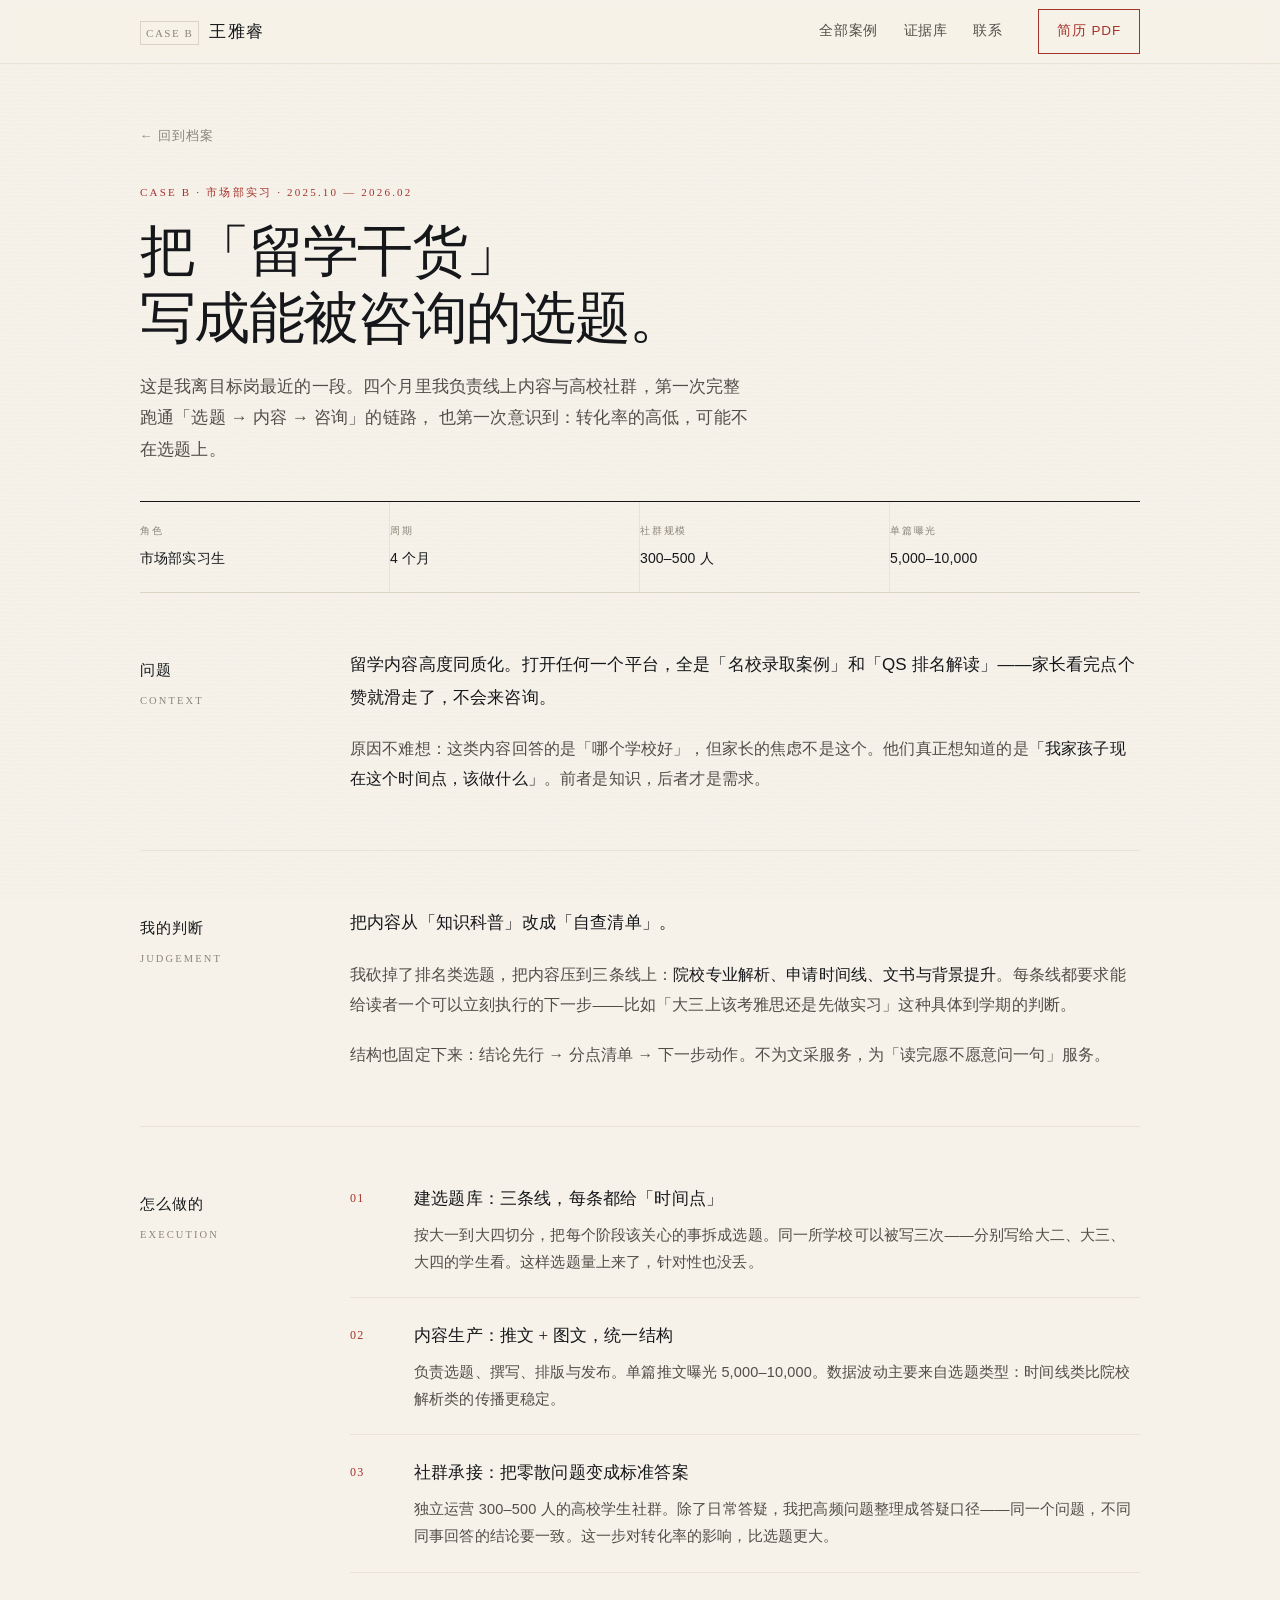
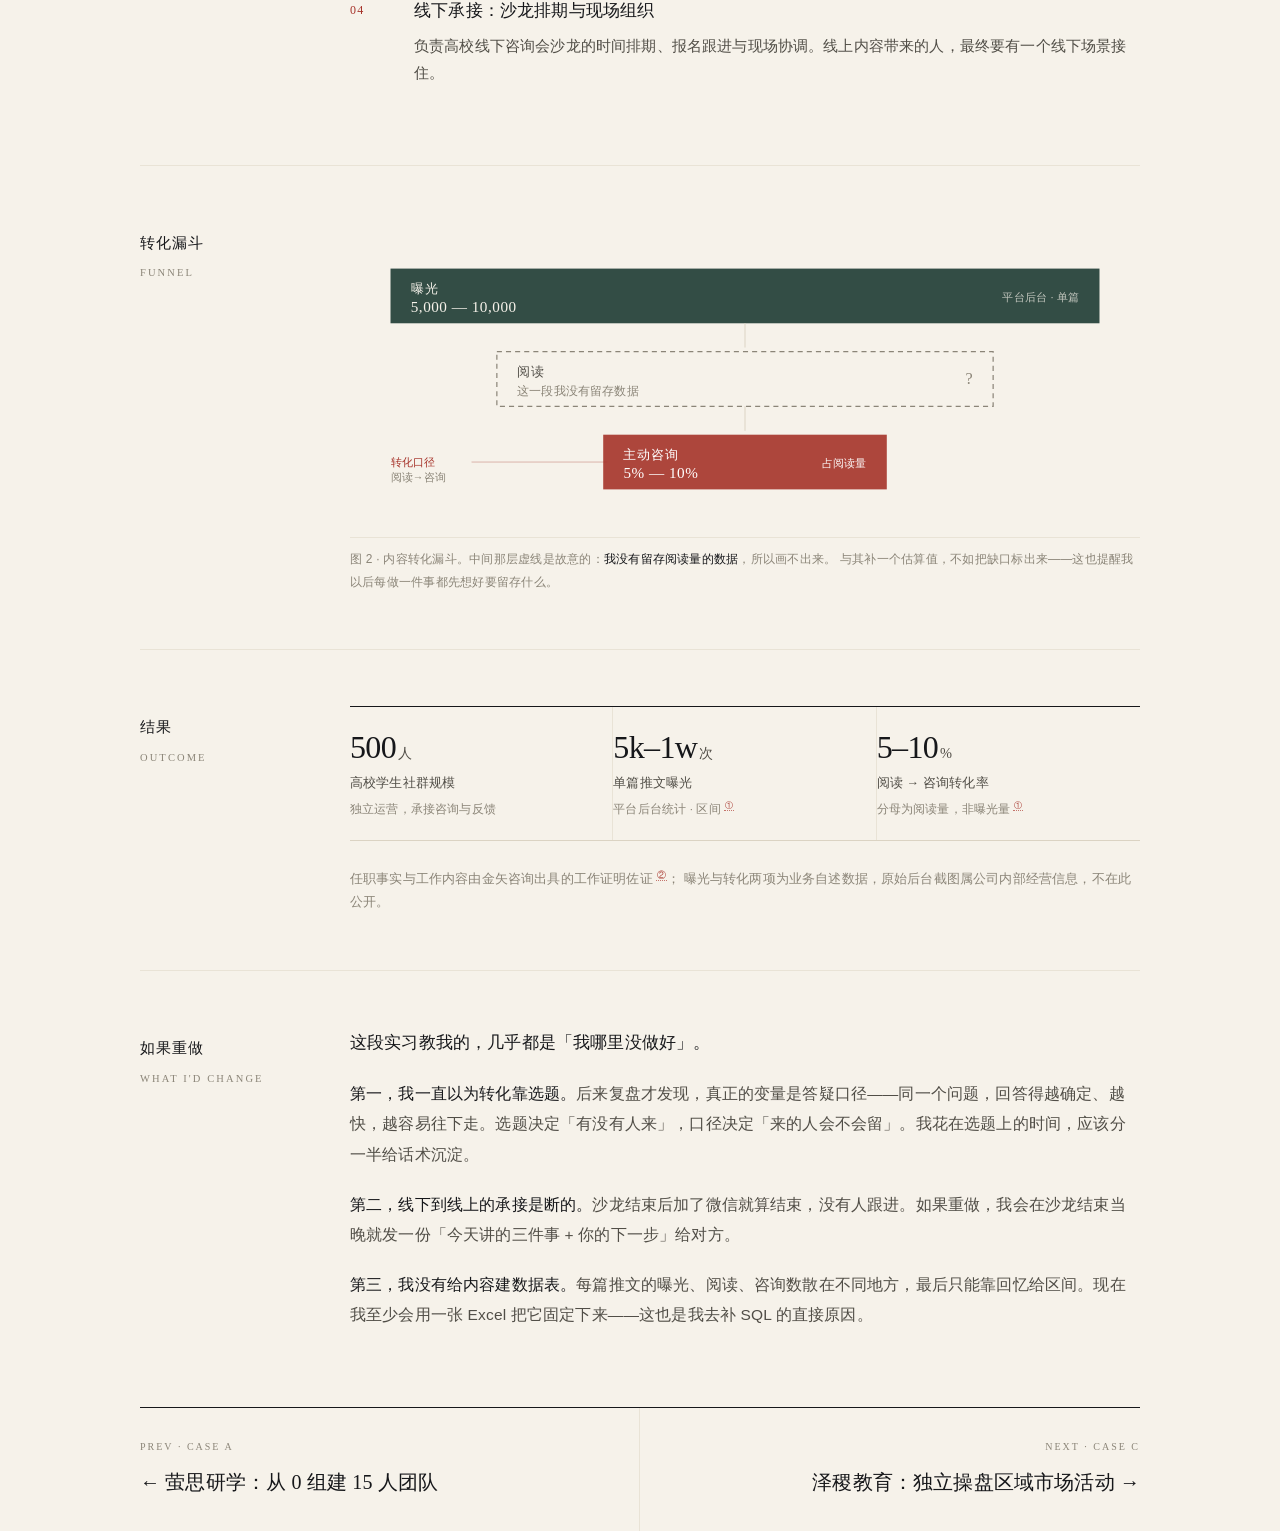
==== cases/jinshi.html @ b4890b72 "个人求职主页：主页 + 三个案例深页 + 证据库" ====
<!DOCTYPE html>
<html lang="zh-CN">
<head>
<meta charset="UTF-8">
<meta name="viewport" content="width=device-width, initial-scale=1, viewport-fit=cover">
<title>金矢咨询 · 留学内容与社群获客｜王雅睿</title>
<meta name="description" content="留学内容获客案例：选题如何从「名校排名」转向「时间线自查清单」，以及 300–500 人社群如何承接咨询。">
<meta name="theme-color" content="#F6F2EA">
<link rel="stylesheet" href="../assets/css/style.css">
<link rel="icon" href="data:image/svg+xml,%3Csvg xmlns='http://www.w3.org/2000/svg' viewBox='0 0 32 32'%3E%3Crect width='32' height='32' fill='%23F6F2EA'/%3E%3Ctext x='16' y='23' font-family='serif' font-size='19' text-anchor='middle' fill='%2316171A'%3E王%3C/text%3E%3C/svg%3E">
</head>
<body class="case-page">

<div class="progress" id="progress"></div>

<header class="topbar" id="topbar">
  <div class="wrap">
    <a class="brand" href="../index.html"><span class="idx">CASE B</span>王雅睿</a>
    <nav class="nav" id="nav">
      <a href="../index.html#cases">全部案例</a>
      <a href="../index.html#vault">证据库</a>
      <a href="../index.html#contact">联系</a>
    </nav>
    <a class="btn btn--seal" href="../assets/docs/王雅睿_市场运营_简历.pdf" target="_blank" rel="noopener">简历 PDF</a>
  </div>
</header>

<main>
<section class="hero">
  <div class="wrap">
    <a class="backlink" href="../index.html#cases">← 回到档案</a>

    <div class="case-head">
      <div class="kicker">Case B · 市场部实习 · 2025.10 — 2026.02</div>
      <h1>把「留学干货」<br>写成能被咨询的选题。</h1>
      <p class="deck">
        这是我离目标岗最近的一段。四个月里我负责线上内容与高校社群，第一次完整跑通「选题 → 内容 → 咨询」的链路，
        也第一次意识到：转化率的高低，可能不在选题上。
      </p>
    </div>

    <div class="case-meta">
      <div class="cm"><div class="k">角色</div><div class="v">市场部实习生</div></div>
      <div class="cm"><div class="k">周期</div><div class="v">4 个月</div></div>
      <div class="cm"><div class="k">社群规模</div><div class="v">300–500 人</div></div>
      <div class="cm"><div class="k">单篇曝光</div><div class="v">5,000–10,000</div></div>
    </div>
  </div>
</section>

<div class="wrap">

  <div class="blk">
    <div class="lab"><b>问题</b>Context</div>
    <div class="blk-body">
      <p class="lede">留学内容高度同质化。打开任何一个平台，全是「名校录取案例」和「QS 排名解读」——家长看完点个赞就滑走了，不会来咨询。</p>
      <p>原因不难想：这类内容回答的是「哪个学校好」，但家长的焦虑不是这个。他们真正想知道的是<strong>「我家孩子现在这个时间点，该做什么」</strong>。前者是知识，后者才是需求。</p>
    </div>
  </div>

  <div class="blk">
    <div class="lab"><b>我的判断</b>Judgement</div>
    <div class="blk-body">
      <p class="lede">把内容从「知识科普」改成「自查清单」。</p>
      <p>我砍掉了排名类选题，把内容压到三条线上：<strong>院校专业解析、申请时间线、文书与背景提升</strong>。每条线都要求能给读者一个可以立刻执行的下一步——比如「大三上该考雅思还是先做实习」这种具体到学期的判断。</p>
      <p>结构也固定下来：结论先行 → 分点清单 → 下一步动作。不为文采服务，为「读完愿不愿意问一句」服务。</p>
    </div>
  </div>

  <div class="blk">
    <div class="lab"><b>怎么做的</b>Execution</div>
    <div class="blk-body">
      <div class="steps">
        <div class="step">
          <div>
            <h4>建选题库：三条线，每条都给「时间点」</h4>
            <p>按大一到大四切分，把每个阶段该关心的事拆成选题。同一所学校可以被写三次——分别写给大二、大三、大四的学生看。这样选题量上来了，针对性也没丢。</p>
          </div>
        </div>
        <div class="step">
          <div>
            <h4>内容生产：推文 + 图文，统一结构</h4>
            <p>负责选题、撰写、排版与发布。单篇推文曝光 5,000–10,000。数据波动主要来自选题类型：时间线类比院校解析类的传播更稳定。</p>
          </div>
        </div>
        <div class="step">
          <div>
            <h4>社群承接：把零散问题变成标准答案</h4>
            <p>独立运营 300–500 人的高校学生社群。除了日常答疑，我把高频问题整理成答疑口径——同一个问题，不同同事回答的结论要一致。这一步对转化率的影响，比选题更大。</p>
          </div>
        </div>
        <div class="step">
          <div>
            <h4>线下承接：沙龙排期与现场组织</h4>
            <p>负责高校线下咨询会沙龙的时间排期、报名跟进与现场协调。线上内容带来的人，最终要有一个线下场景接住。</p>
          </div>
        </div>
      </div>
    </div>
  </div>

  <div class="blk">
    <div class="lab"><b>转化漏斗</b>Funnel</div>
    <div class="blk-body">
      <figure class="figure">
        <svg viewBox="0 0 780 300" role="img" aria-label="内容转化漏斗：曝光 5000 到 10000，阅读环节数据未留存，阅读到咨询的转化率 5% 到 10%">
          <!-- 第一层：曝光 -->
          <rect x="40" y="46" width="700" height="54" fill="#1F3B34" opacity=".9"/>
          <text x="60" y="70" font-family="-apple-system,PingFang SC,sans-serif" font-size="12.5" fill="#F6F2EA" letter-spacing="1">曝光</text>
          <text x="60" y="89" font-family="Georgia,serif" font-size="15" fill="#F6F2EA" letter-spacing=".5">5,000 — 10,000</text>
          <text x="720" y="78" text-anchor="end" font-family="-apple-system,PingFang SC,sans-serif" font-size="11" fill="#F6F2EA" opacity=".72">平台后台 · 单篇</text>

          <!-- 第二层：阅读（数据缺失，虚线） -->
          <rect x="145" y="128" width="490" height="54" fill="none" stroke="#8B8578" stroke-width="1.2" stroke-dasharray="5 4"/>
          <text x="165" y="152" font-family="-apple-system,PingFang SC,sans-serif" font-size="12.5" fill="#514E47" letter-spacing="1">阅读</text>
          <text x="165" y="171" font-family="-apple-system,PingFang SC,sans-serif" font-size="12" fill="#8B8578">这一段我没有留存数据</text>
          <text x="615" y="160" text-anchor="end" font-family="Georgia,serif" font-size="16" fill="#8B8578">?</text>

          <!-- 第三层：咨询 -->
          <rect x="250" y="210" width="280" height="54" fill="#A6332A" opacity=".9"/>
          <text x="270" y="234" font-family="-apple-system,PingFang SC,sans-serif" font-size="12.5" fill="#fff" letter-spacing="1">主动咨询</text>
          <text x="270" y="253" font-family="Georgia,serif" font-size="15" fill="#fff" letter-spacing=".5">5% — 10%</text>
          <text x="510" y="242" text-anchor="end" font-family="-apple-system,PingFang SC,sans-serif" font-size="11" fill="#fff" opacity=".95">占阅读量</text>

          <!-- 连接线 -->
          <line x1="390" y1="100" x2="390" y2="124" stroke="#DBD3C3" stroke-width="1"/>
          <line x1="390" y1="182" x2="390" y2="206" stroke="#DBD3C3" stroke-width="1"/>

          <!-- 右侧标注 -->
          <line x1="254" y1="237" x2="120" y2="237" stroke="#A6332A" stroke-width=".8" opacity=".4"/>
          <text x="40" y="241" font-family="-apple-system,PingFang SC,sans-serif" font-size="10.5" fill="#A6332A">转化口径</text>
          <text x="40" y="256" font-family="-apple-system,PingFang SC,sans-serif" font-size="10.5" fill="#8B8578">阅读→咨询</text>
        </svg>
        <figcaption>
          图 2 · 内容转化漏斗。中间那层虚线是故意的：<strong>我没有留存阅读量的数据</strong>，所以画不出来。
          与其补一个估算值，不如把缺口标出来——这也提醒我以后每做一件事都先想好要留存什么。
        </figcaption>
      </figure>
    </div>
  </div>

  <div class="blk">
    <div class="lab"><b>结果</b>Outcome</div>
    <div class="blk-body">
      <div class="results">
        <div class="res">
          <div class="n">500<small>人</small></div>
          <div class="k">高校学生社群规模</div>
          <div class="cav">独立运营，承接咨询与反馈</div>
        </div>
        <div class="res">
          <div class="n">5k–1w<small>次</small></div>
          <div class="k">单篇推文曝光</div>
          <div class="cav">平台后台统计 · 区间<button class="ev" data-ev="cav-jinshi">①</button></div>
        </div>
        <div class="res">
          <div class="n">5–10<small>%</small></div>
          <div class="k">阅读 → 咨询转化率</div>
          <div class="cav">分母为阅读量，非曝光量<button class="ev" data-ev="cav-jinshi">①</button></div>
        </div>
      </div>
      <p style="margin-top:26px;font-size:13px;color:var(--ink-3);line-height:1.8">
        任职事实与工作内容由金矢咨询出具的工作证明佐证<button class="ev" data-ev="jinshi">②</button>；
        曝光与转化两项为业务自述数据，原始后台截图属公司内部经营信息，不在此公开。
      </p>
    </div>
  </div>

  <div class="blk">
    <div class="lab"><b>如果重做</b>What I'd change</div>
    <div class="blk-body">
      <p class="lede">这段实习教我的，几乎都是「我哪里没做好」。</p>
      <p><strong>第一，我一直以为转化靠选题。</strong>后来复盘才发现，真正的变量是答疑口径——同一个问题，回答得越确定、越快，越容易往下走。选题决定「有没有人来」，口径决定「来的人会不会留」。我花在选题上的时间，应该分一半给话术沉淀。</p>
      <p><strong>第二，线下到线上的承接是断的。</strong>沙龙结束后加了微信就算结束，没有人跟进。如果重做，我会在沙龙结束当晚就发一份「今天讲的三件事 + 你的下一步」给对方。</p>
      <p><strong>第三，我没有给内容建数据表。</strong>每篇推文的曝光、阅读、咨询数散在不同地方，最后只能靠回忆给区间。现在我至少会用一张 Excel 把它固定下来——这也是我去补 SQL 的直接原因。</p>
    </div>
  </div>

</div>

<div class="wrap">
  <nav class="case-foot">
    <a class="cf" href="yingsi.html">
      <div class="k">Prev · Case A</div>
      <div class="t">← 萤思研学：从 0 组建 15 人团队</div>
    </a>
    <a class="cf" href="zeji.html">
      <div class="k">Next · Case C</div>
      <div class="t">泽稷教育：独立操盘区域市场活动 →</div>
    </a>
  </nav>
</div>

</main>

<dialog class="ev-modal" id="evModal">
  <div class="modal-inner">
    <div class="modal-img" id="modalImgWrap"><img id="modalImg" src="" alt=""></div>
    <div class="modal-body">
      <button class="modal-close" id="modalClose" aria-label="关闭">✕</button>
      <div class="kicker" id="modalKicker">EVIDENCE</div>
      <h3 id="modalTitle"></h3>
      <p id="modalNote"></p>
      <div class="meta" id="modalMeta"></div>
    </div>
  </div>
</dialog>

<script src="../assets/js/app.js"></script>
</body>
</html>
---- assets/css/style.css ----
/* ==========================================================================
   王雅睿 · 候选人档案
   设计系统：纸感底 + 细线栅格 + 巨型衬线 + 印章红
   ========================================================================== */

:root{
  --paper:      #F6F2EA;
  --paper-2:    #FBF9F4;
  --paper-3:    #EFE9DC;
  --ink:        #16171A;
  --ink-2:      #514E47;
  --ink-3:      #8B8578;
  --rule:       #DBD3C3;
  --rule-soft:  #E9E3D6;
  --seal:       #A6332A;
  --seal-soft:  #C4756C;
  --deep:       #1F3B34;
  --deep-2:     #2E5148;
  --ok:         #3F6B4A;
  --warn:       #9A7433;

  --serif: "Songti SC","STSong","Noto Serif CJK SC","Source Han Serif SC","Hiragino Mincho ProN",serif;
  --sans: "PingFang SC","Hiragino Sans GB","Hiragino Sans GB W3","Microsoft YaHei","Noto Sans CJK SC",sans-serif;
  --num: Georgia,"Times New Roman","Songti SC",serif;

  --wrap: 1080px;
  --gut: 28px;
  --lh: 1.85;
}

*,*::before,*::after{ box-sizing:border-box; }

html{
  -webkit-text-size-adjust:100%;
  scroll-behavior:smooth;
  scroll-padding-top:88px;
}

body{
  margin:0;
  background:var(--paper);
  color:var(--ink);
  font-family:var(--sans);
  font-size:16px;
  line-height:var(--lh);
  letter-spacing:.01em;
  -webkit-font-smoothing:antialiased;
  text-rendering:optimizeLegibility;
  position:relative;
}

/* 纸纹：极淡的横向栅格 + 噪点，纯内联，无外部请求 */
body::before{
  content:"";
  position:fixed; inset:0; z-index:0; pointer-events:none;
  background-image:
    repeating-linear-gradient(to bottom, rgba(31,59,52,.02) 0 1px, transparent 1px 4px);
  mix-blend-mode:multiply;
  opacity:.55;
}
body::after{
  content:"";
  position:fixed; inset:0; z-index:0; pointer-events:none;
  background-image:url("data:image/svg+xml,%3Csvg xmlns='http://www.w3.org/2000/svg' width='160' height='160'%3E%3Cfilter id='n'%3E%3CfeTurbulence type='fractalNoise' baseFrequency='.82' numOctaves='3'/%3E%3C/filter%3E%3Crect width='160' height='160' filter='url(%23n)' opacity='.5'/%3E%3C/svg%3E");
  opacity:.035;
  mix-blend-mode:multiply;
}

.wrap{ width:100%; max-width:var(--wrap); margin:0 auto; padding:0 40px; position:relative; z-index:1; }

::selection{ background:var(--seal); color:#fff; }

a{ color:inherit; }

/* ============================== 顶栏 ============================== */

.topbar{
  position:fixed; top:0; left:0; right:0; z-index:60;
  height:64px;
  display:flex; align-items:center;
  background:rgba(246,242,234,.82);
  -webkit-backdrop-filter:saturate(180%) blur(14px);
  backdrop-filter:saturate(180%) blur(14px);
  border-bottom:1px solid var(--rule-soft);
  transition:transform .45s cubic-bezier(.22,1,.36,1);
}
.topbar.is-hidden{ transform:translateY(-100%); }
.topbar .wrap{ display:flex; align-items:center; gap:24px; }

.brand{
  display:flex; align-items:baseline; gap:10px;
  font-family:var(--serif); font-size:17px; letter-spacing:.08em;
  text-decoration:none; white-space:nowrap;
}
.brand .idx{
  font-family:var(--num); font-size:11px; color:var(--ink-3);
  letter-spacing:.14em; border:1px solid var(--rule); padding:1px 5px;
}

.nav{ margin-left:auto; display:flex; gap:2px; }
.nav a{
  position:relative;
  display:block; padding:6px 12px;
  font-size:13.5px; color:var(--ink-2); text-decoration:none;
  letter-spacing:.04em;
  transition:color .2s;
}
.nav a::after{
  content:""; position:absolute; left:12px; right:12px; bottom:2px; height:1px;
  background:var(--seal); transform:scaleX(0); transform-origin:left;
  transition:transform .3s cubic-bezier(.22,1,.36,1);
}
.nav a:hover{ color:var(--ink); }
.nav a:hover::after, .nav a.is-active::after{ transform:scaleX(1); }
.nav a.is-active{ color:var(--ink); }

.btn{
  display:inline-flex; align-items:center; gap:8px;
  padding:9px 18px;
  border:1px solid var(--ink);
  background:transparent; color:var(--ink);
  font-family:var(--sans); font-size:13.5px; letter-spacing:.06em;
  text-decoration:none; cursor:pointer;
  transition:background .25s, color .25s, border-color .25s;
  white-space:nowrap;
}
.btn:hover{ background:var(--ink); color:var(--paper); }
.btn--seal{ border-color:var(--seal); color:var(--seal); }
.btn--seal:hover{ background:var(--seal); color:#fff; }

.progress{
  position:fixed; top:64px; left:0; height:2px; width:0;
  background:var(--seal); z-index:61;
  transition:width .1s linear;
}

/* ============================== 首屏 ============================== */

.hero{ padding:132px 0 72px; }

.hero-meta{
  display:flex; flex-wrap:wrap; align-items:center; gap:10px 22px;
  font-family:var(--num); font-size:11.5px; letter-spacing:.18em;
  color:var(--ink-3); text-transform:uppercase;
  padding-bottom:14px; border-bottom:1px solid var(--rule);
}
.hero-meta .sep{ width:1px; height:11px; background:var(--rule); }

.hero-grid{
  display:grid; grid-template-columns:1fr 300px; gap:56px;
  align-items:start; padding-top:44px;
}

.hero h1{
  margin:0 0 26px;
  font-family:var(--serif); font-weight:400;
  font-size:clamp(34px,4.4vw,58px);
  line-height:1.16;
  letter-spacing:-.035em;
}
.hero h1 em{
  font-style:normal;
  position:relative; white-space:nowrap;
  background-image:linear-gradient(rgba(166,51,42,.16),rgba(166,51,42,.16));
  background-repeat:no-repeat;
  background-position:0 82%;
  background-size:0% .40em;
  animation:swipe 1.05s .45s cubic-bezier(.22,1,.36,1) forwards;
  -webkit-box-decoration-break:clone; box-decoration-break:clone;
}
@keyframes swipe{ to{ background-size:100% .40em; } }

.hero-lead{
  margin:0 0 34px; max-width:34em;
  font-size:17px; line-height:1.9; color:var(--ink-2);
}
.hero-lead strong{ color:var(--ink); font-weight:500; }

/* 前置数字条 */
.statbar{
  display:grid; grid-template-columns:.92fr 1.28fr .92fr;
  border-top:1px solid var(--ink); border-bottom:1px solid var(--rule);
}
.stat{
  padding:20px 18px 18px 0;
  border-right:1px solid var(--rule-soft);
}
.stat:last-child{ border-right:0; padding-right:0; }
.stat .n{
  font-family:var(--num); font-size:clamp(20px,2.2vw,28px);
  letter-spacing:-.01em; line-height:1.15;
  font-variant-numeric:tabular-nums; white-space:nowrap;
}
.stat .n .u{ font-size:.5em; letter-spacing:.02em; margin-left:2px; color:var(--ink-2); }
.stat .k{
  margin-top:7px; font-size:12.5px; color:var(--ink-3);
  letter-spacing:.05em; line-height:1.6;
}

/* 档案卡 */
.dossier{
  position:relative;
  border:1px solid var(--rule);
  background:var(--paper-2);
  padding:14px 14px 0;
}
.dossier .photo{
  position:relative; overflow:hidden;
  background:#fff;
  aspect-ratio:4/5;
}
.dossier .photo img{
  width:100%; height:100%; object-fit:cover; object-position:50% 12%;
  display:block;
  mix-blend-mode:multiply;
  filter:contrast(1.03) saturate(.96);
}
.dossier dl{
  margin:0; padding:14px 2px 16px;
  display:grid; grid-template-columns:auto 1fr; gap:7px 12px;
  font-size:12.5px;
}
.dossier dt{ color:var(--ink-3); letter-spacing:.08em; white-space:nowrap; }
.dossier dd{ margin:0; color:var(--ink); letter-spacing:.02em; }
.dossier .verified{
  position:absolute; top:-14px; right:-14px;
  width:84px; height:84px; transform:rotate(-9deg);
  opacity:.9;
}

/* ============================== 章节骨架 ============================== */

.sec{ padding:78px 0; border-top:1px solid var(--rule); }

.sec-head{
  display:grid; grid-template-columns:96px 1fr auto; gap:24px;
  align-items:baseline; margin-bottom:44px;
}
.sec-num{
  font-family:var(--serif); font-size:26px; color:var(--seal);
  letter-spacing:.1em;
}
.sec-title{
  margin:0;
  font-family:var(--serif); font-weight:400;
  font-size:clamp(24px,3vw,34px); letter-spacing:-.01em; line-height:1.3;
}
.sec-title small{
  display:block; margin-top:8px;
  font-family:var(--num); font-size:11px; letter-spacing:.2em;
  color:var(--ink-3); text-transform:uppercase;
}
.sec-note{
  font-size:13px; color:var(--ink-3); max-width:22em; text-align:right;
  line-height:1.7;
}

/* ============================== 能力表 ============================== */

.cap-table{ width:100%; border-collapse:collapse; font-size:14.5px; }
.cap-table thead th{
  text-align:left; padding:0 16px 10px 0;
  font-family:var(--num); font-weight:400; font-size:10.5px;
  letter-spacing:.18em; text-transform:uppercase; color:var(--ink-3);
  border-bottom:1px solid var(--ink);
}
.cap-table tbody td{
  padding:18px 16px 18px 0; vertical-align:top;
  border-bottom:1px solid var(--rule-soft);
}
.cap-table tbody tr:hover td{ background:rgba(166,51,42,.028); }
.cap-name{
  font-family:var(--serif); font-size:16.5px; letter-spacing:.02em; white-space:nowrap;
}
.cap-name span{ display:block; font-family:var(--num); font-size:10.5px; color:var(--ink-3); letter-spacing:.14em; margin-top:3px; }
.cap-do{ color:var(--ink-2); line-height:1.75; }
.cap-do b{ color:var(--ink); font-weight:500; font-variant-numeric:tabular-nums; }
.nb{ white-space:nowrap; }
.cap-tag{ white-space:nowrap; }

/* 等级标记 */
.lvl{
  display:inline-flex; align-items:center; gap:6px;
  font-size:11.5px; letter-spacing:.06em; color:var(--ink-2);
}
.lvl::before{
  content:""; width:7px; height:7px; border-radius:50%;
  background:var(--ink-3);
}
.lvl--a::before{ background:var(--ok); }
.lvl--b::before{ background:var(--warn); }
.lvl--c::before{ background:transparent; border:1px solid var(--ink-3); }

/* 溯源标记 */
.ev{
  display:inline-block;
  margin-left:3px;
  font-family:var(--num); font-size:.68em; line-height:1;
  color:var(--seal); vertical-align:super;
  border-bottom:1px dotted var(--seal-soft);
  cursor:pointer; padding:0 1px;
  transition:background .2s, color .2s;
  background:none; border-left:0; border-right:0; border-top:0;
}
.ev:hover{ background:var(--seal); color:#fff; }

/* ============================== 案例卡 ============================== */

.cases{ display:grid; grid-template-columns:repeat(3,1fr); gap:0; border-top:1px solid var(--rule); }
.case-card{
  position:relative;
  display:flex; flex-direction:column;
  padding:30px 26px 26px;
  border-right:1px solid var(--rule-soft);
  border-bottom:1px solid var(--rule-soft);
  text-decoration:none; color:inherit;
  transition:background .35s;
  overflow:hidden;
}
.case-card:last-child{ border-right:0; }
.case-card::before{
  content:""; position:absolute; inset:0; background:var(--deep);
  transform:translateY(101%); transition:transform .45s cubic-bezier(.22,1,.36,1);
  z-index:0;
}
.case-card:hover::before{ transform:translateY(0); }
.case-card > *{ position:relative; z-index:1; transition:color .35s; }
.case-card:hover{ color:#F2EEE4; }
.case-card:hover .cc-kicker,
.case-card:hover .cc-sub,
.case-card:hover .cc-metric span{ color:rgba(242,238,228,.62); }
.case-card:hover .cc-metric b{ color:#F2EEE4; }
.case-card:hover .cc-more{ color:#E8B9B1; }

.cc-kicker{
  font-family:var(--num); font-size:10.5px; letter-spacing:.2em;
  text-transform:uppercase; color:var(--ink-3); margin-bottom:auto;
}
.cc-letter{
  font-family:var(--serif); font-size:13px; color:var(--seal);
  border:1px solid currentColor; width:22px; height:22px;
  display:inline-flex; align-items:center; justify-content:center;
  margin-bottom:18px; letter-spacing:0;
}
.case-card:hover .cc-letter{ color:#E8B9B1; }
.cc-title{
  margin:0 0 10px; font-family:var(--serif); font-weight:400;
  font-size:21px; line-height:1.35; letter-spacing:-.01em;
}
.cc-sub{ margin:0 0 22px; font-size:13px; color:var(--ink-2); line-height:1.75; }
.cc-metrics{
  display:flex; gap:20px; padding-top:16px; margin-top:auto;
  border-top:1px solid var(--rule-soft);
}
.cc-metric b{
  display:block; font-family:var(--num); font-size:19px; font-weight:400;
  letter-spacing:-.01em; font-variant-numeric:tabular-nums;
}
.cc-metric span{ font-size:11px; color:var(--ink-3); letter-spacing:.04em; }
.cc-more{
  margin-top:16px; font-size:12.5px; color:var(--seal); letter-spacing:.06em;
}

/* ============================== 时间轴 ============================== */

.timeline{ border-top:1px solid var(--ink); }
.tl-row{
  display:grid; grid-template-columns:170px 1fr; gap:32px;
  padding:24px 0; border-bottom:1px solid var(--rule-soft);
  position:relative;
}
.tl-when{
  font-family:var(--num); font-size:13px; letter-spacing:.06em;
  color:var(--ink-2); font-variant-numeric:tabular-nums;
  padding-top:2px;
}
.tl-when span{ display:block; font-size:11px; color:var(--ink-3); letter-spacing:.1em; margin-top:4px; }
.tl-body h4{
  margin:0 0 4px; font-family:var(--serif); font-weight:400;
  font-size:18px; letter-spacing:.01em;
}
.tl-body .role{ font-size:12.5px; color:var(--seal); letter-spacing:.06em; }
.tl-body p{ margin:8px 0 0; font-size:13.5px; color:var(--ink-2); line-height:1.8; }
.tl-row--edu .tl-body h4{ font-size:19px; }

/* ============================== 证据库 ============================== */

.ev-group{ margin-bottom:38px; }
.ev-group:last-child{ margin-bottom:0; }
.ev-group h4{
  margin:0 0 14px; padding-bottom:9px;
  border-bottom:1px solid var(--rule);
  font-family:var(--num); font-weight:400; font-size:10.5px;
  letter-spacing:.2em; text-transform:uppercase; color:var(--ink-3);
  display:flex; justify-content:space-between; align-items:baseline;
}
.ev-grid{ display:grid; grid-template-columns:repeat(4,1fr); gap:14px; }

.ev-item{
  display:flex; flex-direction:column;
  padding:0; margin:0; width:100%;
  border:1px solid var(--rule);
  background:var(--paper-2);
  cursor:pointer; overflow:hidden; text-align:left;
  font-family:inherit; color:inherit;
  transition:border-color .25s, box-shadow .3s, transform .3s;
}
.ev-item:hover{
  border-color:var(--seal);
  box-shadow:0 12px 28px -18px rgba(22,23,26,.5);
  transform:translateY(-2px);
}
.ev-thumb{
  display:flex; align-items:center; justify-content:center;
  background:#fff; aspect-ratio:1/1; overflow:hidden;
  border-bottom:1px solid var(--rule-soft);
}
.ev-thumb img{
  max-width:100%; max-height:100%; width:auto; height:auto;
  object-fit:contain; padding:5px;
  transition:transform .5s cubic-bezier(.22,1,.36,1);
  display:block;
}
.ev-item:hover .ev-thumb img{ transform:scale(1.04); }
.cap{ display:block; padding:9px 10px 11px; font-size:11px; line-height:1.5; color:var(--ink-3); letter-spacing:.01em; }
.cap b{ display:block; font-weight:500; font-size:12px; color:var(--ink); margin-bottom:2px; letter-spacing:.02em; }

/* ============================== 关于 ============================== */

.about{
  display:grid; grid-template-columns:1fr 1fr; gap:56px;
  font-size:15px; line-height:1.95; color:var(--ink-2);
}
.about p{ margin:0 0 18px; }
.about p:first-child::first-letter{
  float:left; font-family:var(--serif); font-size:52px; line-height:.86;
  padding:4px 10px 0 0; color:var(--ink);
}
.about strong{ color:var(--ink); font-weight:500; }

.notes{ display:grid; gap:0; border-top:1px solid var(--rule); }
.note-row{
  display:grid; grid-template-columns:80px 1fr; gap:16px;
  padding:14px 0; border-bottom:1px solid var(--rule-soft);
  font-size:13.5px;
}
.note-row dt{ color:var(--ink-3); font-family:var(--num); font-size:11px; letter-spacing:.14em; padding-top:3px; }
.note-row dd{ margin:0; color:var(--ink-2); }

/* ============================== 联系 ============================== */

.contact{ padding:88px 0 0; border-top:1px solid var(--ink); }
.contact h2{
  margin:0 0 12px; font-family:var(--serif); font-weight:400;
  font-size:clamp(30px,4.4vw,54px); line-height:1.2; letter-spacing:-.03em;
}
.contact .sub{ font-size:15px; color:var(--ink-2); margin:0 0 44px; }

.contact-grid{
  display:grid; grid-template-columns:1fr 1fr; gap:0;
  border-top:1px solid var(--rule);
}
.c-item{
  padding:24px 26px 24px 0; border-bottom:1px solid var(--rule-soft);
  border-right:1px solid var(--rule-soft);
}
.c-item:nth-child(2n){ border-right:0; padding-left:26px; padding-right:0; }
.c-item .lab{
  font-family:var(--num); font-size:10.5px; letter-spacing:.2em;
  text-transform:uppercase; color:var(--ink-3); margin-bottom:8px;
}
.c-item .val{ font-family:var(--serif); font-size:19px; letter-spacing:.02em; }
.c-item .val a{ text-decoration:none; border-bottom:1px solid var(--rule); padding-bottom:2px; }
.c-item .val a:hover{ border-color:var(--seal); color:var(--seal); }
.c-item .hint{ font-size:12px; color:var(--ink-3); margin-top:6px; }

.linkbtn{
  background:none; border:0; padding:0 0 2px; margin:0;
  font-family:var(--serif); font-size:19px; letter-spacing:.02em; color:inherit;
  border-bottom:1px solid var(--rule); cursor:pointer;
  transition:color .2s, border-color .2s;
}
.linkbtn:hover{ color:var(--seal); border-color:var(--seal); }

.foot{
  margin-top:64px; padding:26px 0 46px;
  border-top:1px solid var(--rule-soft);
  display:flex; flex-wrap:wrap; gap:14px; justify-content:space-between;
  font-size:11.5px; color:var(--ink-3); letter-spacing:.08em;
}

/* ============================== 弹层 ============================== */

dialog.ev-modal{
  padding:0; border:0; background:transparent;
  max-width:min(940px,92vw); width:100%;
  color:var(--ink);
  overflow:visible;
}
dialog.ev-modal::backdrop{
  background:rgba(22,23,26,.62);
  -webkit-backdrop-filter:blur(6px);
  backdrop-filter:blur(6px);
}
.modal-inner{
  position:relative;
  background:var(--paper-2);
  border:1px solid var(--rule);
  box-shadow:0 30px 90px -30px rgba(0,0,0,.45);
  display:grid; grid-template-columns:1fr 268px;
  max-height:86vh;
}
.modal-img{
  background:#fff; overflow:auto; padding:0;
  display:flex; align-items:center; justify-content:center;
  border-right:1px solid var(--rule);
  min-height:200px;
}
.modal-img img{ max-width:100%; max-height:86vh; display:block; object-fit:contain; }

/* 无图片的口径说明：单栏 */
.modal-inner.text-only{ grid-template-columns:1fr; max-width:520px; }
.modal-inner.text-only .modal-img{ display:none; }
.modal-inner.text-only .modal-body{ padding:36px 32px; }
.modal-inner.text-only .modal-body p{ font-size:14px; }
.modal-body{
  padding:26px 24px; display:flex; flex-direction:column;
  overflow:auto;
}
.modal-body .kicker{
  font-family:var(--num); font-size:10px; letter-spacing:.2em;
  text-transform:uppercase; color:var(--ink-3); margin-bottom:10px;
}
.modal-body h3{
  margin:0 0 14px; font-family:var(--serif); font-weight:400;
  font-size:21px; line-height:1.4;
}
.modal-body p{ margin:0 0 14px; font-size:13.5px; color:var(--ink-2); line-height:1.8; }
.modal-body .meta{
  margin-top:auto; padding-top:16px; border-top:1px solid var(--rule-soft);
  font-size:12px; color:var(--ink-3); line-height:1.7;
}
.modal-close{
  position:absolute; top:10px; right:12px;
  width:34px; height:34px; padding:0;
  display:flex; align-items:center; justify-content:center;
  background:var(--paper-2); border:1px solid var(--rule);
  font-size:16px; line-height:1; cursor:pointer; color:var(--ink-2);
  transition:background .2s, color .2s;
}
.modal-close:hover{ background:var(--seal); color:#fff; border-color:var(--seal); }

/* ============================== 案例深页 ============================== */

.case-page .hero{ padding:120px 0 0; }
.backlink{
  display:inline-flex; align-items:center; gap:8px;
  font-size:12.5px; letter-spacing:.08em; color:var(--ink-3);
  text-decoration:none; margin-bottom:34px;
}
.backlink:hover{ color:var(--seal); }

.case-head{ border-bottom:1px solid var(--ink); padding-bottom:36px; }
.case-head .kicker{
  font-family:var(--num); font-size:11px; letter-spacing:.2em;
  text-transform:uppercase; color:var(--seal); margin-bottom:16px;
}
.case-head h1{
  margin:0 0 20px; font-family:var(--serif); font-weight:400;
  font-size:clamp(32px,4.6vw,56px); line-height:1.18; letter-spacing:-.03em;
  max-width:22em;
}
.case-head .deck{
  margin:0; font-size:17px; line-height:1.85; color:var(--ink-2); max-width:36em;
}

.case-meta{
  display:grid; grid-template-columns:repeat(4,1fr);
  border-bottom:1px solid var(--rule);
}
.cm{ padding:20px 20px 20px 0; border-right:1px solid var(--rule-soft); }
.cm:last-child{ border-right:0; }
.cm .k{
  font-family:var(--num); font-size:10px; letter-spacing:.18em;
  text-transform:uppercase; color:var(--ink-3); margin-bottom:6px;
}
.cm .v{ font-size:14px; letter-spacing:.01em; }

.blk{ padding:56px 0; border-bottom:1px solid var(--rule-soft); display:grid; grid-template-columns:170px 1fr; gap:40px; }
.blk:last-child{ border-bottom:0; }
.blk .lab{
  font-family:var(--num); font-size:10.5px; letter-spacing:.2em;
  text-transform:uppercase; color:var(--ink-3); padding-top:8px;
}
.blk .lab b{ display:block; font-family:var(--serif); font-size:15px; color:var(--ink); letter-spacing:.06em; margin-bottom:6px; font-weight:400; }
.blk-body p{ margin:0 0 20px; font-size:15.5px; line-height:1.95; color:var(--ink-2); }
.blk-body p:last-child{ margin-bottom:0; }
.blk-body strong{ color:var(--ink); font-weight:500; }
.blk-body .lede{ font-size:17px; color:var(--ink); line-height:1.9; }

.steps{ counter-reset:s; display:grid; gap:0; }
.step{
  display:grid; grid-template-columns:44px 1fr; gap:20px;
  padding:22px 0; border-top:1px solid var(--rule-soft);
}
.step:first-child{ border-top:0; padding-top:0; }
.step::before{
  counter-increment:s; content:counter(s,decimal-leading-zero);
  font-family:var(--num); font-size:12px; color:var(--seal);
  letter-spacing:.1em; padding-top:4px;
}
.step h4{
  margin:0 0 7px; font-family:var(--serif); font-weight:400;
  font-size:17px; letter-spacing:.01em;
}
.step p{ margin:0; font-size:14.5px; color:var(--ink-2); line-height:1.85; }

/* 结果数据块 */
.results{
  display:grid; grid-template-columns:repeat(3,1fr);
  border-top:1px solid var(--ink); border-bottom:1px solid var(--rule);
}
.res{ padding:22px 20px 22px 0; border-right:1px solid var(--rule-soft); }
.res:last-child{ border-right:0; }
.res .n{
  font-family:var(--num); font-size:clamp(24px,3vw,32px); letter-spacing:-.02em;
  font-variant-numeric:tabular-nums; line-height:1.15;
}
.res .n small{ font-size:.45em; margin-left:2px; color:var(--ink-2); }
.res .k{ font-size:12.5px; color:var(--ink-2); margin-top:6px; }
.res .cav{ font-size:11.5px; color:var(--ink-3); margin-top:5px; line-height:1.6; }

.figure{ margin:0; }
.figure svg{ width:100%; height:auto; display:block; }
.figure figcaption{
  margin-top:12px; font-size:12px; color:var(--ink-3); letter-spacing:.02em;
  padding-top:10px; border-top:1px solid var(--rule-soft);
}

.case-foot{
  display:grid; grid-template-columns:1fr 1fr; gap:0;
  border-top:1px solid var(--ink); margin-top:20px;
}
.cf{
  padding:30px 26px 30px 0; text-decoration:none; color:inherit;
  border-right:1px solid var(--rule-soft);
  transition:background .3s;
}
.cf:last-child{ border-right:0; padding-left:26px; padding-right:0; text-align:right; }
.cf:hover{ background:rgba(166,51,42,.035); }
.cf .k{ font-family:var(--num); font-size:10px; letter-spacing:.2em; color:var(--ink-3); text-transform:uppercase; }
.cf .t{ font-family:var(--serif); font-size:20px; margin-top:8px; }

/* ============================== 动效 ============================== */

.reveal{ opacity:0; transform:translateY(18px); }
.reveal.in{ opacity:1; transform:none; transition:opacity .8s cubic-bezier(.22,1,.36,1), transform .8s cubic-bezier(.22,1,.36,1); }
.reveal.d1.in{ transition-delay:.08s; }
.reveal.d2.in{ transition-delay:.16s; }
.reveal.d3.in{ transition-delay:.24s; }

@media (prefers-reduced-motion: reduce){
  html{ scroll-behavior:auto; }
  *,*::before,*::after{ animation-duration:.001ms !important; transition-duration:.001ms !important; }
  .reveal{ opacity:1; transform:none; }
}

/* ============================== 响应式 ============================== */

@media (max-width:980px){
  .hero-grid{ grid-template-columns:1fr; gap:40px; }
  .dossier{ max-width:320px; }
  .sec-head{ grid-template-columns:64px 1fr; }
  .sec-note{ display:none; }
  .cases{ grid-template-columns:1fr; }
  .case-card{ border-right:0; }
  .ev-grid{ grid-template-columns:repeat(2,1fr); }
  .about{ grid-template-columns:1fr; gap:36px; }
  .case-meta{ grid-template-columns:repeat(2,1fr); }
  .blk{ grid-template-columns:1fr; gap:18px; }
  .blk .lab{ padding-top:0; }
  .modal-inner{ grid-template-columns:1fr; max-height:92vh; }
  .modal-img{ border-right:0; border-bottom:1px solid var(--rule); }
  .modal-img img{ max-height:52vh; }
}

@media (max-width:720px){
  .wrap{ padding:0 22px; }
  .nav{ display:none; }
  .hero{ padding:104px 0 48px; }
  .hero-grid{ padding-top:28px; }
  .statbar{ grid-template-columns:1fr; }
  .stat{ border-right:0; border-bottom:1px solid var(--rule-soft); padding:16px 0; }
  .stat:last-child{ border-bottom:0; }
  .sec{ padding:56px 0; }
  .sec-head{ grid-template-columns:26px 1fr; gap:2px 10px; margin-bottom:26px; align-items:start; }
  .sec-num{ font-size:14px; letter-spacing:0; padding-top:7px; }
  .sec-title{ font-size:25px; }
  .sec-title small{ margin-top:5px; font-size:10px; }
  .dossier{ max-width:none; margin:0 auto; }
  .dossier .photo{ aspect-ratio:auto; height:318px; }
  .dossier .photo img{ object-position:50% 6%; }
  .cap-table thead{ display:none; }
  .cap-table tbody td{ display:block; padding:12px 0 0; border-bottom:0; }
  .cap-table tbody tr{ display:block; border-bottom:1px solid var(--rule-soft); padding:16px 0; }
  .cap-table tbody td:first-child{ padding-top:0; }
  .tl-row{ grid-template-columns:1fr; gap:6px; }
  .results{ grid-template-columns:1fr; }
  .res{ border-right:0; border-bottom:1px solid var(--rule-soft); padding:16px 0; }
  .case-foot{ grid-template-columns:1fr; }
  .cf{ border-right:0; padding:22px 0; }
  .cf:last-child{ padding-left:0; text-align:left; border-top:1px solid var(--rule-soft); }
  .contact-grid{ grid-template-columns:1fr; }
  .c-item{ border-right:0; padding:20px 0; }
  .c-item:nth-child(2n){ padding-left:0; }
  dialog.ev-modal{ max-width:100vw; width:100%; }
  .modal-body{ padding:20px 18px; }
}

/* ============================== 打印 ============================== */

@media print{
  :root{ --paper:#fff; --paper-2:#fff; }
  @page{ margin:14mm 15mm; }
  body{ background:#fff; font-size:9.6pt; line-height:1.7; }
  body::before, body::after{ display:none; }
  .topbar, .progress, .nav, .btn, .ev, .modal-close, dialog.ev-modal, .no-print, .ev-modal{ display:none !important; }
  .reveal{ opacity:1 !important; transform:none !important; animation:none !important; }

  /* 首屏压缩成一页上半部 */
  .hero{ padding:0 0 10pt; }
  .hero-grid{ grid-template-columns:1fr 176pt; gap:18pt; padding-top:14pt; }
  .hero h1{ font-size:22pt; margin-bottom:10pt; }
  .hero h1 em{ background:none !important; animation:none !important; }
  .hero-lead{ font-size:9.6pt; margin-bottom:14pt; }
  .hero-meta{ font-size:7.5pt; padding-bottom:6pt; }
  .statbar{ page-break-inside:avoid; grid-template-columns:.88fr 1.22fr .9fr; }
  .stat{ padding:7pt 8pt 7pt 0; }
  .stat .n{ font-size:10.4pt; white-space:nowrap; letter-spacing:-.02em; }
  .stat .n .u{ font-size:7pt; }
  .stat .k{ font-size:7.2pt; margin-top:2pt; line-height:1.45; }

  /* 档案卡：整块不拆页 */
  .dossier{ break-inside:avoid; page-break-inside:avoid; padding:8pt 8pt 0; }
  .dossier .photo{ aspect-ratio:4/5; height:auto; max-height:none; }
  .dossier .photo img{ object-position:50% 8%; mix-blend-mode:normal; }
  .dossier dl{ padding:8pt 0 8pt; }
  .dossier dt, .dossier dd{ font-size:8pt; }
  .verified{ width:44pt; height:44pt; }

  /* 分节：允许跨页，只在更小的单元上避免拆分 */
  .sec{ padding:12pt 0; page-break-inside:auto; break-inside:auto; }
  .sec-head{ margin-bottom:14pt; grid-template-columns:42pt 1fr !important; }
  .sec-num{ font-size:14pt; }
  .sec-title{ font-size:16pt; }
  .sec-title small{ margin-top:3pt; font-size:7pt; }
  .sec-note{ display:none; }

  .cap-table{ font-size:8.6pt; }
  .cap-table tr, .cap-table tbody tr{ break-inside:avoid; page-break-inside:avoid; }
  .cap-table tbody td{ padding:8pt 8pt 8pt 0; }
  .cap-name{ font-size:10pt; }
  .cap-table thead th{ font-size:7pt; padding-bottom:5pt; }

  .cases{ grid-template-columns:repeat(3,1fr) !important; }
  .case-card{ break-inside:avoid; page-break-inside:avoid; border:1px solid #ddd !important; }

  .tl-row{ break-inside:avoid; page-break-inside:avoid; }

  .ev-group{ break-inside:avoid; }
  .ev-grid{ grid-template-columns:repeat(5,1fr) !important; gap:7pt; }
  .ev-item{ break-inside:avoid; page-break-inside:avoid; border:1px solid #ddd !important; }
  .ev-thumb{ aspect-ratio:1/1; }
  .cap{ font-size:6.6pt; padding:4pt 5pt 5pt; }
  .cap b{ font-size:7pt; }

  .about{ grid-template-columns:1fr 1fr !important; gap:22pt; }
  .note-row{ break-inside:avoid; }

  .contact-grid{ grid-template-columns:1fr 1fr !important; }
  .c-item{ break-inside:avoid; }
  .sec--contact h2{ font-size:24pt; }

  a{ text-decoration:none; color:#000; }
  a[href^="http"]::after{ content:" (" attr(href) ")"; font-size:7pt; color:#555; }
  *{ -webkit-print-color-adjust:exact; print-color-adjust:exact; }
}
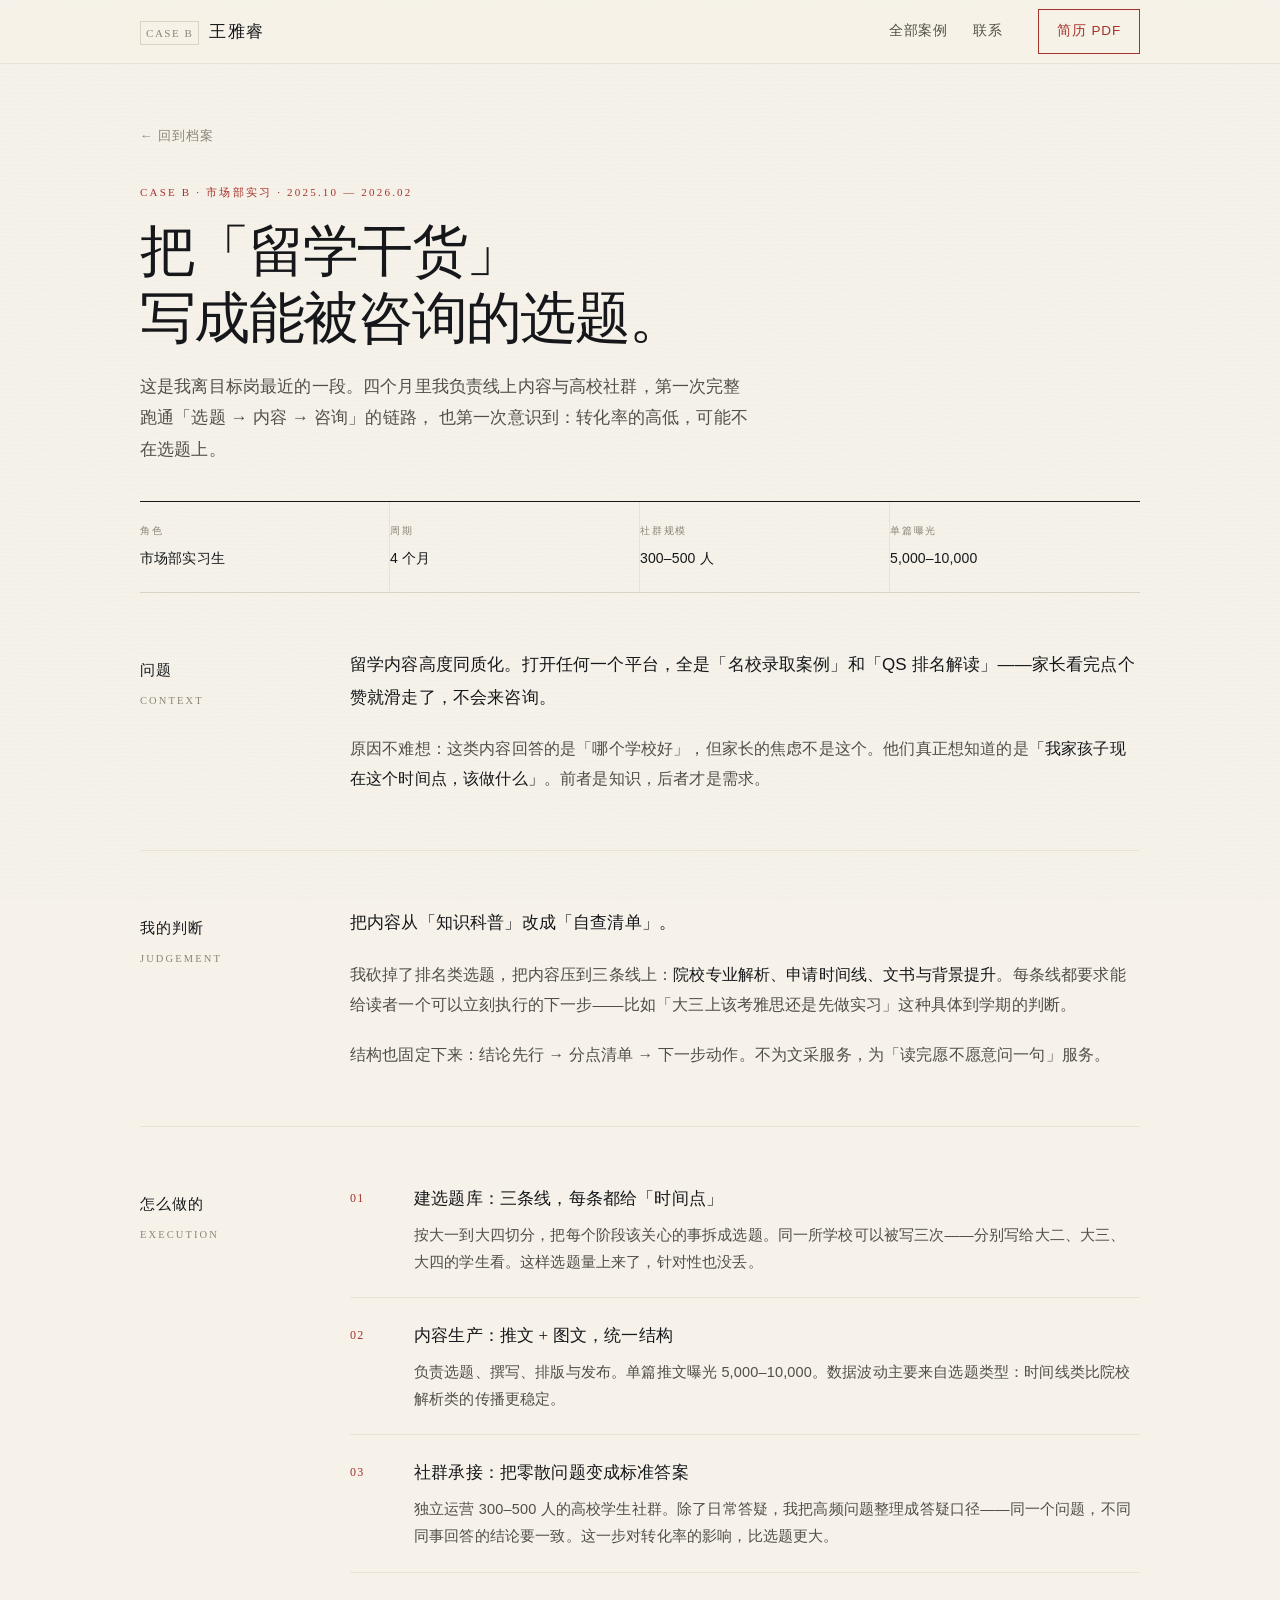
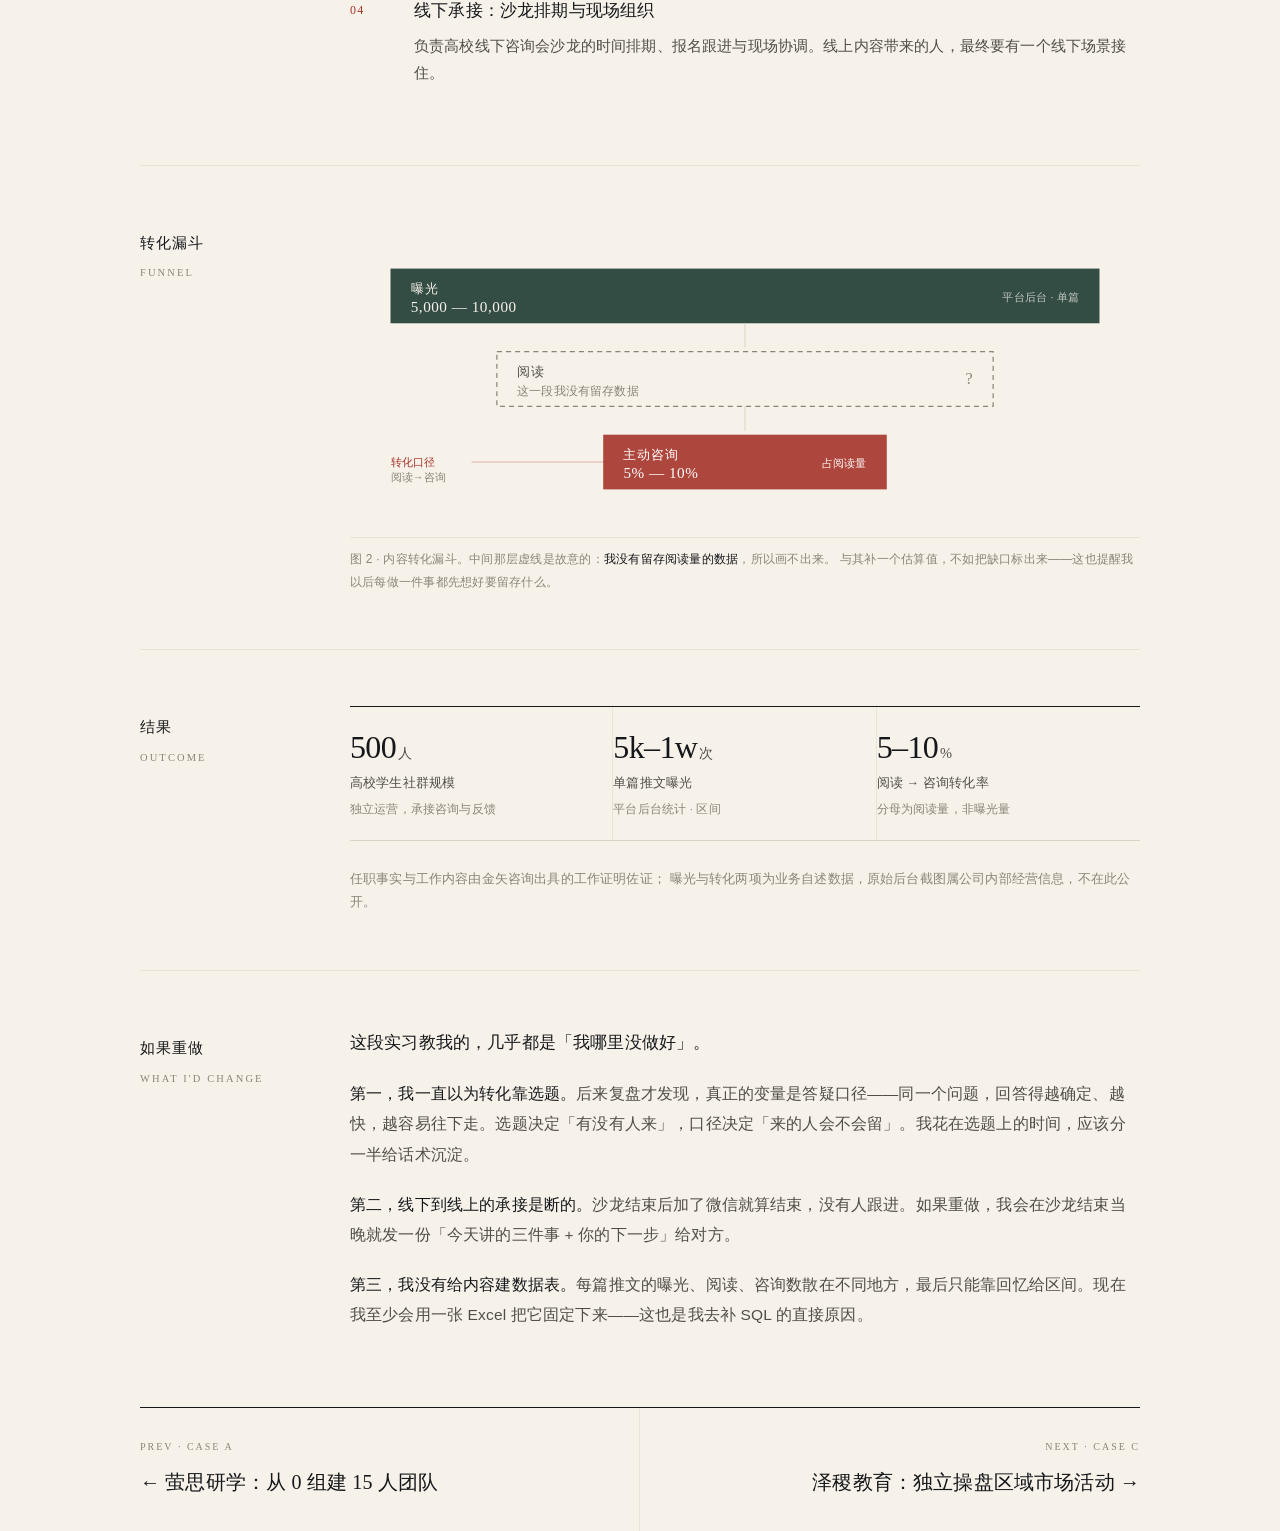
==== commit 5677df96: "改版：全站去掉图片，按「成果 / 三栏经历 / 能力 / 关于 / 联系」重排 - 删除证件照与 19 张证据图，移除证据弹层与证据库整块 - 新增「做过什么」六张数字卡（内容/社群/活动/从0到1/" ====
--- a/cases/jinshi.html
+++ b/cases/jinshi.html
@@ -17,8 +17,7 @@
   <div class="wrap">
     <a class="brand" href="../index.html"><span class="idx">CASE B</span>王雅睿</a>
     <nav class="nav" id="nav">
-      <a href="../index.html#cases">全部案例</a>
-      <a href="../index.html#vault">证据库</a>
+      <a href="../index.html#record">全部案例</a>
       <a href="../index.html#contact">联系</a>
     </nav>
     <a class="btn btn--seal" href="../assets/docs/王雅睿_市场运营_简历.pdf" target="_blank" rel="noopener">简历 PDF</a>
@@ -28,7 +27,7 @@
 <main>
 <section class="hero">
   <div class="wrap">
-    <a class="backlink" href="../index.html#cases">← 回到档案</a>
+    <a class="backlink" href="../index.html#record">← 回到档案</a>
 
     <div class="case-head">
       <div class="kicker">Case B · 市场部实习 · 2025.10 — 2026.02</div>
@@ -151,16 +150,16 @@
         <div class="res">
           <div class="n">5k–1w<small>次</small></div>
           <div class="k">单篇推文曝光</div>
-          <div class="cav">平台后台统计 · 区间<button class="ev" data-ev="cav-jinshi">①</button></div>
+          <div class="cav">平台后台统计 · 区间</div>
         </div>
         <div class="res">
           <div class="n">5–10<small>%</small></div>
           <div class="k">阅读 → 咨询转化率</div>
-          <div class="cav">分母为阅读量，非曝光量<button class="ev" data-ev="cav-jinshi">①</button></div>
+          <div class="cav">分母为阅读量，非曝光量</div>
         </div>
       </div>
       <p style="margin-top:26px;font-size:13px;color:var(--ink-3);line-height:1.8">
-        任职事实与工作内容由金矢咨询出具的工作证明佐证<button class="ev" data-ev="jinshi">②</button>；
+        任职事实与工作内容由金矢咨询出具的工作证明佐证；
         曝光与转化两项为业务自述数据，原始后台截图属公司内部经营信息，不在此公开。
       </p>
     </div>
@@ -193,18 +192,6 @@
 
 </main>
 
-<dialog class="ev-modal" id="evModal">
-  <div class="modal-inner">
-    <div class="modal-img" id="modalImgWrap"><img id="modalImg" src="" alt=""></div>
-    <div class="modal-body">
-      <button class="modal-close" id="modalClose" aria-label="关闭">✕</button>
-      <div class="kicker" id="modalKicker">EVIDENCE</div>
-      <h3 id="modalTitle"></h3>
-      <p id="modalNote"></p>
-      <div class="meta" id="modalMeta"></div>
-    </div>
-  </div>
-</dialog>
 
 <script src="../assets/js/app.js"></script>
 </body>
--- a/assets/css/style.css
+++ b/assets/css/style.css
@@ -131,8 +131,9 @@
 .progress{
   position:fixed; top:64px; left:0; height:2px; width:0;
   background:var(--seal); z-index:61;
-  transition:width .1s linear;
-}
+  transition:width .1s linear, top .4s cubic-bezier(.22,1,.36,1);
+}
+body.bar-up .progress{ top:0; }
 
 /* ============================== 首屏 ============================== */
 
@@ -178,7 +179,7 @@
 
 /* 前置数字条 */
 .statbar{
-  display:grid; grid-template-columns:.92fr 1.28fr .92fr;
+  display:grid; grid-template-columns:repeat(4,1fr);
   border-top:1px solid var(--ink); border-bottom:1px solid var(--rule);
 }
 .stat{
@@ -187,7 +188,7 @@
 }
 .stat:last-child{ border-right:0; padding-right:0; }
 .stat .n{
-  font-family:var(--num); font-size:clamp(20px,2.2vw,28px);
+  font-family:var(--num); font-size:clamp(17px,1.72vw,23px);
   letter-spacing:-.01em; line-height:1.15;
   font-variant-numeric:tabular-nums; white-space:nowrap;
 }
@@ -202,30 +203,25 @@
   position:relative;
   border:1px solid var(--rule);
   background:var(--paper-2);
-  padding:14px 14px 0;
-}
-.dossier .photo{
-  position:relative; overflow:hidden;
-  background:#fff;
-  aspect-ratio:4/5;
-}
-.dossier .photo img{
-  width:100%; height:100%; object-fit:cover; object-position:50% 12%;
-  display:block;
-  mix-blend-mode:multiply;
-  filter:contrast(1.03) saturate(.96);
+  padding:0 16px 14px;
+}
+.dossier-cap{
+  display:flex; justify-content:space-between; align-items:baseline;
+  padding:11px 0 10px; margin-bottom:12px;
+  border-bottom:1px solid var(--rule);
+  font-family:var(--num); font-size:10px; letter-spacing:.22em;
+  text-transform:uppercase; color:var(--ink-3);
 }
 .dossier dl{
-  margin:0; padding:14px 2px 16px;
-  display:grid; grid-template-columns:auto 1fr; gap:7px 12px;
+  margin:0; padding:0 0 14px;
+  display:grid; grid-template-columns:auto 1fr; gap:9px 12px;
   font-size:12.5px;
 }
 .dossier dt{ color:var(--ink-3); letter-spacing:.08em; white-space:nowrap; }
 .dossier dd{ margin:0; color:var(--ink); letter-spacing:.02em; }
-.dossier .verified{
-  position:absolute; top:-14px; right:-14px;
-  width:84px; height:84px; transform:rotate(-9deg);
-  opacity:.9;
+.dossier-foot{
+  padding-top:11px; border-top:1px solid var(--rule-soft);
+  font-size:11px; color:var(--ink-3); letter-spacing:.03em; line-height:1.6;
 }
 
 /* ============================== 章节骨架 ============================== */
@@ -255,175 +251,182 @@
   line-height:1.7;
 }
 
-/* ============================== 能力表 ============================== */
-
-.cap-table{ width:100%; border-collapse:collapse; font-size:14.5px; }
-.cap-table thead th{
-  text-align:left; padding:0 16px 10px 0;
-  font-family:var(--num); font-weight:400; font-size:10.5px;
-  letter-spacing:.18em; text-transform:uppercase; color:var(--ink-3);
-  border-bottom:1px solid var(--ink);
-}
-.cap-table tbody td{
-  padding:18px 16px 18px 0; vertical-align:top;
-  border-bottom:1px solid var(--rule-soft);
-}
-.cap-table tbody tr:hover td{ background:rgba(166,51,42,.028); }
-.cap-name{
-  font-family:var(--serif); font-size:16.5px; letter-spacing:.02em; white-space:nowrap;
-}
-.cap-name span{ display:block; font-family:var(--num); font-size:10.5px; color:var(--ink-3); letter-spacing:.14em; margin-top:3px; }
-.cap-do{ color:var(--ink-2); line-height:1.75; }
-.cap-do b{ color:var(--ink); font-weight:500; font-variant-numeric:tabular-nums; }
+/* 工具类 */
 .nb{ white-space:nowrap; }
-.cap-tag{ white-space:nowrap; }
-
-/* 等级标记 */
-.lvl{
-  display:inline-flex; align-items:center; gap:6px;
-  font-size:11.5px; letter-spacing:.06em; color:var(--ink-2);
-}
-.lvl::before{
-  content:""; width:7px; height:7px; border-radius:50%;
-  background:var(--ink-3);
-}
-.lvl--a::before{ background:var(--ok); }
-.lvl--b::before{ background:var(--warn); }
-.lvl--c::before{ background:transparent; border:1px solid var(--ink-3); }
-
-/* 溯源标记 */
-.ev{
-  display:inline-block;
-  margin-left:3px;
-  font-family:var(--num); font-size:.68em; line-height:1;
-  color:var(--seal); vertical-align:super;
-  border-bottom:1px dotted var(--seal-soft);
-  cursor:pointer; padding:0 1px;
-  transition:background .2s, color .2s;
-  background:none; border-left:0; border-right:0; border-top:0;
-}
-.ev:hover{ background:var(--seal); color:#fff; }
-
-/* ============================== 案例卡 ============================== */
-
-.cases{ display:grid; grid-template-columns:repeat(3,1fr); gap:0; border-top:1px solid var(--rule); }
-.case-card{
-  position:relative;
-  display:flex; flex-direction:column;
-  padding:30px 26px 26px;
+.nw{ white-space:nowrap; }
+
+/* ============================== 成果卡 ============================== */
+
+.hl-grid{
+  display:grid; grid-template-columns:repeat(3,1fr);
+  border-top:1px solid var(--ink);
+}
+.hl{
+  padding:26px 26px 22px 0;
   border-right:1px solid var(--rule-soft);
   border-bottom:1px solid var(--rule-soft);
-  text-decoration:none; color:inherit;
-  transition:background .35s;
-  overflow:hidden;
-}
-.case-card:last-child{ border-right:0; }
-.case-card::before{
-  content:""; position:absolute; inset:0; background:var(--deep);
-  transform:translateY(101%); transition:transform .45s cubic-bezier(.22,1,.36,1);
-  z-index:0;
-}
-.case-card:hover::before{ transform:translateY(0); }
-.case-card > *{ position:relative; z-index:1; transition:color .35s; }
-.case-card:hover{ color:#F2EEE4; }
-.case-card:hover .cc-kicker,
-.case-card:hover .cc-sub,
-.case-card:hover .cc-metric span{ color:rgba(242,238,228,.62); }
-.case-card:hover .cc-metric b{ color:#F2EEE4; }
-.case-card:hover .cc-more{ color:#E8B9B1; }
-
-.cc-kicker{
-  font-family:var(--num); font-size:10.5px; letter-spacing:.2em;
-  text-transform:uppercase; color:var(--ink-3); margin-bottom:auto;
-}
-.cc-letter{
-  font-family:var(--serif); font-size:13px; color:var(--seal);
-  border:1px solid currentColor; width:22px; height:22px;
-  display:inline-flex; align-items:center; justify-content:center;
-  margin-bottom:18px; letter-spacing:0;
-}
-.case-card:hover .cc-letter{ color:#E8B9B1; }
-.cc-title{
-  margin:0 0 10px; font-family:var(--serif); font-weight:400;
-  font-size:21px; line-height:1.35; letter-spacing:-.01em;
-}
-.cc-sub{ margin:0 0 22px; font-size:13px; color:var(--ink-2); line-height:1.75; }
-.cc-metrics{
-  display:flex; gap:20px; padding-top:16px; margin-top:auto;
-  border-top:1px solid var(--rule-soft);
-}
-.cc-metric b{
-  display:block; font-family:var(--num); font-size:19px; font-weight:400;
-  letter-spacing:-.01em; font-variant-numeric:tabular-nums;
-}
-.cc-metric span{ font-size:11px; color:var(--ink-3); letter-spacing:.04em; }
-.cc-more{
-  margin-top:16px; font-size:12.5px; color:var(--seal); letter-spacing:.06em;
-}
-
-/* ============================== 时间轴 ============================== */
-
-.timeline{ border-top:1px solid var(--ink); }
-.tl-row{
+}
+.hl:nth-child(3n){ border-right:0; padding-right:0; }
+.hl:nth-child(3n+2){ padding-left:26px; }
+.hl:nth-child(3n){ padding-left:26px; }
+.hl-k{
+  font-family:var(--num); font-size:10px; letter-spacing:.2em;
+  text-transform:uppercase; color:var(--ink-3);
+  padding-bottom:12px;
+}
+.hl-n{
+  font-family:var(--num); font-size:clamp(26px,3vw,34px); line-height:1.05;
+  letter-spacing:-.02em; font-variant-numeric:tabular-nums;
+  color:var(--ink); white-space:nowrap;
+}
+.hl-n .u{ font-size:.44em; letter-spacing:.02em; margin-left:3px; color:var(--ink-2); }
+.hl h3{
+  margin:10px 0 10px; font-family:var(--serif); font-weight:400;
+  font-size:16.5px; line-height:1.45; letter-spacing:.01em;
+}
+.hl p{ margin:0; font-size:13px; color:var(--ink-2); line-height:1.8; }
+.hl p b{ color:var(--ink); font-weight:500; font-variant-numeric:tabular-nums; }
+.hl-tags{ display:flex; flex-wrap:wrap; gap:6px; margin-top:14px; }
+.hl-tags span{
+  font-size:10.5px; letter-spacing:.06em; color:var(--ink-3);
+  border:1px solid var(--rule); padding:2px 7px;
+}
+
+/* ============================== 三栏经历 ============================== */
+
+.record{
+  display:grid; grid-template-columns:repeat(3,1fr);
+  border-top:1px solid var(--ink);
+}
+.col{ padding:24px 26px 6px; border-left:1px solid var(--rule-soft); }
+.col:first-child{ padding-left:0; border-left:0; }
+.col:last-child{ padding-right:0; }
+
+.col-head{
+  display:flex; justify-content:space-between; align-items:baseline; gap:10px;
+  padding-bottom:10px; margin-bottom:2px;
+  border-bottom:1px solid var(--ink);
+}
+.col-head h3{
+  margin:0; font-family:var(--serif); font-weight:400;
+  font-size:19px; letter-spacing:.02em;
+}
+.col-head h3 small{
+  display:block; margin-top:3px;
+  font-family:var(--num); font-size:9.5px; letter-spacing:.2em;
+  text-transform:uppercase; color:var(--ink-3);
+}
+.col-cnt{
+  font-family:var(--num); font-size:10.5px; letter-spacing:.1em;
+  color:var(--ink-3); white-space:nowrap;
+}
+
+.rec{ padding:16px 0; border-bottom:1px solid var(--rule-soft); }
+.rec:last-child{ border-bottom:0; }
+.rec-when{
+  font-family:var(--num); font-size:11.5px; letter-spacing:.04em;
+  color:var(--ink-3); font-variant-numeric:tabular-nums;
+  display:flex; justify-content:space-between; gap:8px;
+}
+.rec-when span{ letter-spacing:.08em; }
+.rec h4{
+  margin:5px 0 3px; font-family:var(--serif); font-weight:400;
+  font-size:15.5px; line-height:1.45; letter-spacing:.01em;
+}
+.rec-pos{ font-size:11.5px; color:var(--seal); letter-spacing:.05em; line-height:1.5; }
+.rec p{ margin:7px 0 0; font-size:12.5px; color:var(--ink-2); line-height:1.75; }
+.rec p b{ color:var(--ink); font-weight:500; font-variant-numeric:tabular-nums; }
+.rec-more{
+  display:inline-block; margin-top:8px;
+  font-size:11.5px; color:var(--seal); text-decoration:none;
+  border-bottom:1px dotted var(--seal-soft); padding-bottom:1px;
+}
+.rec-more:hover{ border-bottom-style:solid; }
+
+/* 栏尾说明：把三栏底边拉齐 */
+.col{ display:flex; flex-direction:column; }
+.col-note{
+  margin:auto 0 0; padding-top:13px;
+  border-top:1px solid var(--rule);
+  font-size:11px; color:var(--ink-3); line-height:1.75;
+}
+
+/* 荣誉条目 */
+.hon{
+  display:flex; justify-content:space-between; align-items:baseline; gap:12px;
+  padding:19px 0; border-bottom:1px dotted var(--rule);
+}
+.hon b{ display:block; font-weight:500; font-size:13px; line-height:1.45; letter-spacing:.01em; }
+.hon span{ display:block; font-size:11px; color:var(--ink-3); letter-spacing:.02em; margin-top:4px; }
+.hon em{
+  font-style:normal; font-size:11.5px; color:var(--seal);
+  letter-spacing:.03em; white-space:nowrap; text-align:right; line-height:1.35;
+}
+.hon--sm b{ font-size:12.5px; }
+.hon--sm em{ color:var(--ink); font-family:var(--num); }
+.sub-head{
+  margin-top:22px; padding-bottom:8px;
+  border-bottom:1px solid var(--ink);
+  font-family:var(--num); font-size:10px; letter-spacing:.2em;
+  text-transform:uppercase; color:var(--ink-3);
+}
+
+/* 案例索引（项目栏内） */
+.case-idx{ margin-top:20px; }
+.case-idx .sub-head{ margin-top:0; }
+.case-idx a{
+  display:flex; align-items:baseline; gap:9px;
+  padding:9px 0; border-bottom:1px dotted var(--rule);
+  font-size:12px; color:var(--ink-2); text-decoration:none;
+  line-height:1.5;
+}
+.case-idx a b{
+  flex:0 0 auto;
+  font-family:var(--num); font-weight:400; font-size:10px;
+  color:var(--seal); border:1px solid currentColor;
+  width:15px; height:15px; display:inline-flex;
+  align-items:center; justify-content:center;
+}
+.case-idx a span{ display:block; }
+.case-idx a:hover{ color:var(--seal); }
+
+/* ============================== 能力与教育 ============================== */
+
+.skills{
+  display:grid; grid-template-columns:1fr 1fr; gap:0 56px;
+  border-top:1px solid var(--ink);
+}
+.sk{
+  padding:20px 0; border-bottom:1px solid var(--rule-soft);
+  display:grid; grid-template-columns:120px 1fr; gap:16px;
+}
+.sk h4{
+  margin:0; font-family:var(--serif); font-weight:400;
+  font-size:15.5px; letter-spacing:.02em; line-height:1.5;
+}
+.sk h4 span{
+  display:block; margin-top:3px;
+  font-family:var(--num); font-size:9.5px; letter-spacing:.18em;
+  text-transform:uppercase; color:var(--ink-3);
+}
+.sk p{ margin:0; font-size:13px; color:var(--ink-2); line-height:1.8; }
+
+.edu{ margin-top:34px; }
+.edu-row{
   display:grid; grid-template-columns:170px 1fr; gap:32px;
-  padding:24px 0; border-bottom:1px solid var(--rule-soft);
-  position:relative;
-}
-.tl-when{
+  padding:22px 0; border-bottom:1px solid var(--rule-soft);
+}
+.edu-when{
   font-family:var(--num); font-size:13px; letter-spacing:.06em;
   color:var(--ink-2); font-variant-numeric:tabular-nums;
-  padding-top:2px;
-}
-.tl-when span{ display:block; font-size:11px; color:var(--ink-3); letter-spacing:.1em; margin-top:4px; }
-.tl-body h4{
+}
+.edu-when span{ display:block; font-size:11px; color:var(--ink-3); letter-spacing:.1em; margin-top:4px; }
+.edu-row h4{
   margin:0 0 4px; font-family:var(--serif); font-weight:400;
   font-size:18px; letter-spacing:.01em;
 }
-.tl-body .role{ font-size:12.5px; color:var(--seal); letter-spacing:.06em; }
-.tl-body p{ margin:8px 0 0; font-size:13.5px; color:var(--ink-2); line-height:1.8; }
-.tl-row--edu .tl-body h4{ font-size:19px; }
-
-/* ============================== 证据库 ============================== */
-
-.ev-group{ margin-bottom:38px; }
-.ev-group:last-child{ margin-bottom:0; }
-.ev-group h4{
-  margin:0 0 14px; padding-bottom:9px;
-  border-bottom:1px solid var(--rule);
-  font-family:var(--num); font-weight:400; font-size:10.5px;
-  letter-spacing:.2em; text-transform:uppercase; color:var(--ink-3);
-  display:flex; justify-content:space-between; align-items:baseline;
-}
-.ev-grid{ display:grid; grid-template-columns:repeat(4,1fr); gap:14px; }
-
-.ev-item{
-  display:flex; flex-direction:column;
-  padding:0; margin:0; width:100%;
-  border:1px solid var(--rule);
-  background:var(--paper-2);
-  cursor:pointer; overflow:hidden; text-align:left;
-  font-family:inherit; color:inherit;
-  transition:border-color .25s, box-shadow .3s, transform .3s;
-}
-.ev-item:hover{
-  border-color:var(--seal);
-  box-shadow:0 12px 28px -18px rgba(22,23,26,.5);
-  transform:translateY(-2px);
-}
-.ev-thumb{
-  display:flex; align-items:center; justify-content:center;
-  background:#fff; aspect-ratio:1/1; overflow:hidden;
-  border-bottom:1px solid var(--rule-soft);
-}
-.ev-thumb img{
-  max-width:100%; max-height:100%; width:auto; height:auto;
-  object-fit:contain; padding:5px;
-  transition:transform .5s cubic-bezier(.22,1,.36,1);
-  display:block;
-}
-.ev-item:hover .ev-thumb img{ transform:scale(1.04); }
-.cap{ display:block; padding:9px 10px 11px; font-size:11px; line-height:1.5; color:var(--ink-3); letter-spacing:.01em; }
-.cap b{ display:block; font-weight:500; font-size:12px; color:var(--ink); margin-bottom:2px; letter-spacing:.02em; }
+.edu-meta{ font-size:12.5px; color:var(--seal); letter-spacing:.05em; }
+.edu-row p{ margin:8px 0 0; font-size:13.5px; color:var(--ink-2); line-height:1.8; }
 
 /* ============================== 关于 ============================== */
 
@@ -481,6 +484,7 @@
   transition:color .2s, border-color .2s;
 }
 .linkbtn:hover{ color:var(--seal); border-color:var(--seal); }
+.pgurl{ display:none; font-family:var(--num); font-size:16px; letter-spacing:.02em; }
 
 .foot{
   margin-top:64px; padding:26px 0 46px;
@@ -489,67 +493,6 @@
   font-size:11.5px; color:var(--ink-3); letter-spacing:.08em;
 }
 
-/* ============================== 弹层 ============================== */
-
-dialog.ev-modal{
-  padding:0; border:0; background:transparent;
-  max-width:min(940px,92vw); width:100%;
-  color:var(--ink);
-  overflow:visible;
-}
-dialog.ev-modal::backdrop{
-  background:rgba(22,23,26,.62);
-  -webkit-backdrop-filter:blur(6px);
-  backdrop-filter:blur(6px);
-}
-.modal-inner{
-  position:relative;
-  background:var(--paper-2);
-  border:1px solid var(--rule);
-  box-shadow:0 30px 90px -30px rgba(0,0,0,.45);
-  display:grid; grid-template-columns:1fr 268px;
-  max-height:86vh;
-}
-.modal-img{
-  background:#fff; overflow:auto; padding:0;
-  display:flex; align-items:center; justify-content:center;
-  border-right:1px solid var(--rule);
-  min-height:200px;
-}
-.modal-img img{ max-width:100%; max-height:86vh; display:block; object-fit:contain; }
-
-/* 无图片的口径说明：单栏 */
-.modal-inner.text-only{ grid-template-columns:1fr; max-width:520px; }
-.modal-inner.text-only .modal-img{ display:none; }
-.modal-inner.text-only .modal-body{ padding:36px 32px; }
-.modal-inner.text-only .modal-body p{ font-size:14px; }
-.modal-body{
-  padding:26px 24px; display:flex; flex-direction:column;
-  overflow:auto;
-}
-.modal-body .kicker{
-  font-family:var(--num); font-size:10px; letter-spacing:.2em;
-  text-transform:uppercase; color:var(--ink-3); margin-bottom:10px;
-}
-.modal-body h3{
-  margin:0 0 14px; font-family:var(--serif); font-weight:400;
-  font-size:21px; line-height:1.4;
-}
-.modal-body p{ margin:0 0 14px; font-size:13.5px; color:var(--ink-2); line-height:1.8; }
-.modal-body .meta{
-  margin-top:auto; padding-top:16px; border-top:1px solid var(--rule-soft);
-  font-size:12px; color:var(--ink-3); line-height:1.7;
-}
-.modal-close{
-  position:absolute; top:10px; right:12px;
-  width:34px; height:34px; padding:0;
-  display:flex; align-items:center; justify-content:center;
-  background:var(--paper-2); border:1px solid var(--rule);
-  font-size:16px; line-height:1; cursor:pointer; color:var(--ink-2);
-  transition:background .2s, color .2s;
-}
-.modal-close:hover{ background:var(--seal); color:#fff; border-color:var(--seal); }
-
 /* ============================== 案例深页 ============================== */
 
 .case-page .hero{ padding:120px 0 0; }
@@ -668,43 +611,55 @@
 /* ============================== 响应式 ============================== */
 
 @media (max-width:980px){
-  .hero-grid{ grid-template-columns:1fr; gap:40px; }
-  .dossier{ max-width:320px; }
+  .hero-grid{ grid-template-columns:1fr; gap:36px; }
+  .dossier{ max-width:340px; }
   .sec-head{ grid-template-columns:64px 1fr; }
   .sec-note{ display:none; }
-  .cases{ grid-template-columns:1fr; }
-  .case-card{ border-right:0; }
-  .ev-grid{ grid-template-columns:repeat(2,1fr); }
+
+  /* 成果卡：两栏 */
+  .hl-grid{ grid-template-columns:1fr 1fr; }
+  .hl{ padding:20px 0; border-right:0; }
+  .hl:nth-child(3n){ padding-left:0; padding-right:0; }
+  .hl:nth-child(3n+2){ padding-left:0; }
+  .hl:nth-child(odd){ padding-right:22px; border-right:1px solid var(--rule-soft); }
+  .hl:nth-child(even){ padding-left:22px; }
+
+  /* 三栏经历：改为单列分节 */
+  .record{ grid-template-columns:1fr; }
+  .col{ padding:26px 0 6px; border-left:0; border-top:1px solid var(--rule); }
+  .col:first-child{ border-top:0; padding-top:0; }
+
+  .skills{ grid-template-columns:1fr; gap:0; }
   .about{ grid-template-columns:1fr; gap:36px; }
   .case-meta{ grid-template-columns:repeat(2,1fr); }
   .blk{ grid-template-columns:1fr; gap:18px; }
   .blk .lab{ padding-top:0; }
-  .modal-inner{ grid-template-columns:1fr; max-height:92vh; }
-  .modal-img{ border-right:0; border-bottom:1px solid var(--rule); }
-  .modal-img img{ max-height:52vh; }
 }
 
 @media (max-width:720px){
   .wrap{ padding:0 22px; }
   .nav{ display:none; }
+  .topbar .btn{ margin-left:auto; }
   .hero{ padding:104px 0 48px; }
   .hero-grid{ padding-top:28px; }
-  .statbar{ grid-template-columns:1fr; }
-  .stat{ border-right:0; border-bottom:1px solid var(--rule-soft); padding:16px 0; }
+  .statbar{ grid-template-columns:1fr 1fr; }
+  .stat{ padding:16px 10px 16px 0; border-bottom:1px solid var(--rule-soft); }
+  .stat:nth-child(2n){ border-right:0; padding-right:0; }
+  .stat:nth-child(2n-1){ border-right:1px solid var(--rule-soft); }
   .stat:last-child{ border-bottom:0; }
   .sec{ padding:56px 0; }
   .sec-head{ grid-template-columns:26px 1fr; gap:2px 10px; margin-bottom:26px; align-items:start; }
   .sec-num{ font-size:14px; letter-spacing:0; padding-top:7px; }
   .sec-title{ font-size:25px; }
   .sec-title small{ margin-top:5px; font-size:10px; }
-  .dossier{ max-width:none; margin:0 auto; }
-  .dossier .photo{ aspect-ratio:auto; height:318px; }
-  .dossier .photo img{ object-position:50% 6%; }
-  .cap-table thead{ display:none; }
-  .cap-table tbody td{ display:block; padding:12px 0 0; border-bottom:0; }
-  .cap-table tbody tr{ display:block; border-bottom:1px solid var(--rule-soft); padding:16px 0; }
-  .cap-table tbody td:first-child{ padding-top:0; }
-  .tl-row{ grid-template-columns:1fr; gap:6px; }
+  .dossier{ max-width:none; margin:0; }
+  .hl-grid{ grid-template-columns:1fr; }
+  .hl{ padding:20px 0; border-right:0 !important; }
+  .hl:nth-child(odd){ padding-right:0; }
+  .hl:nth-child(even){ padding-left:0; }
+  .hl-n{ font-size:30px; }
+  .sk{ grid-template-columns:1fr; gap:6px; }
+  .edu-row{ grid-template-columns:1fr; gap:6px; }
   .results{ grid-template-columns:1fr; }
   .res{ border-right:0; border-bottom:1px solid var(--rule-soft); padding:16px 0; }
   .case-foot{ grid-template-columns:1fr; }
@@ -713,75 +668,118 @@
   .contact-grid{ grid-template-columns:1fr; }
   .c-item{ border-right:0; padding:20px 0; }
   .c-item:nth-child(2n){ padding-left:0; }
-  dialog.ev-modal{ max-width:100vw; width:100%; }
-  .modal-body{ padding:20px 18px; }
 }
 
 /* ============================== 打印 ============================== */
 
 @media print{
   :root{ --paper:#fff; --paper-2:#fff; }
-  @page{ margin:14mm 15mm; }
-  body{ background:#fff; font-size:9.6pt; line-height:1.7; }
+  @page{ margin:13mm 14mm; }
+  body{ background:#fff; font-size:9.4pt; line-height:1.7; }
   body::before, body::after{ display:none; }
-  .topbar, .progress, .nav, .btn, .ev, .modal-close, dialog.ev-modal, .no-print, .ev-modal{ display:none !important; }
+  .topbar, .progress, .nav, .btn, .no-print, .rec-more, .case-idx{ display:none !important; }
   .reveal{ opacity:1 !important; transform:none !important; animation:none !important; }
 
-  /* 首屏压缩成一页上半部 */
+  /* 首屏 */
   .hero{ padding:0 0 10pt; }
-  .hero-grid{ grid-template-columns:1fr 176pt; gap:18pt; padding-top:14pt; }
-  .hero h1{ font-size:22pt; margin-bottom:10pt; }
+  .hero-grid{ grid-template-columns:1fr 150pt; gap:16pt; padding-top:12pt; }
+  .hero h1{ font-size:21pt; margin-bottom:9pt; }
   .hero h1 em{ background:none !important; animation:none !important; }
-  .hero-lead{ font-size:9.6pt; margin-bottom:14pt; }
-  .hero-meta{ font-size:7.5pt; padding-bottom:6pt; }
-  .statbar{ page-break-inside:avoid; grid-template-columns:.88fr 1.22fr .9fr; }
-  .stat{ padding:7pt 8pt 7pt 0; }
-  .stat .n{ font-size:10.4pt; white-space:nowrap; letter-spacing:-.02em; }
-  .stat .n .u{ font-size:7pt; }
-  .stat .k{ font-size:7.2pt; margin-top:2pt; line-height:1.45; }
-
-  /* 档案卡：整块不拆页 */
-  .dossier{ break-inside:avoid; page-break-inside:avoid; padding:8pt 8pt 0; }
-  .dossier .photo{ aspect-ratio:4/5; height:auto; max-height:none; }
-  .dossier .photo img{ object-position:50% 8%; mix-blend-mode:normal; }
-  .dossier dl{ padding:8pt 0 8pt; }
-  .dossier dt, .dossier dd{ font-size:8pt; }
-  .verified{ width:44pt; height:44pt; }
-
-  /* 分节：允许跨页，只在更小的单元上避免拆分 */
-  .sec{ padding:12pt 0; page-break-inside:auto; break-inside:auto; }
-  .sec-head{ margin-bottom:14pt; grid-template-columns:42pt 1fr !important; }
-  .sec-num{ font-size:14pt; }
-  .sec-title{ font-size:16pt; }
-  .sec-title small{ margin-top:3pt; font-size:7pt; }
+  .hero-lead{ font-size:9.2pt; margin-bottom:12pt; line-height:1.8; }
+  .hero-meta{ font-size:7.2pt; padding-bottom:5pt; }
+  .statbar{ page-break-inside:avoid; grid-template-columns:repeat(4,1fr); }
+  .stat{ padding:6pt 7pt 6pt 0; }
+  .stat .n{ font-size:10pt; white-space:nowrap; letter-spacing:-.02em; }
+  .stat .n .u{ font-size:6.6pt; }
+  .stat .k{ font-size:6.8pt; margin-top:2pt; line-height:1.4; }
+
+  .dossier{ break-inside:avoid; page-break-inside:avoid; padding:0 9pt 8pt; }
+  .dossier-cap{ padding:6pt 0 5pt; margin-bottom:7pt; font-size:6.4pt; }
+  .dossier dl{ padding-bottom:7pt; gap:5pt 8pt; }
+  .dossier dt, .dossier dd{ font-size:7pt; }
+  .dossier-foot{ font-size:6.2pt; padding-top:6pt; }
+
+  .sec{ padding:10pt 0; page-break-inside:auto; break-inside:auto; }
+  .sec-head{ margin-bottom:11pt; grid-template-columns:38pt 1fr !important; break-after:avoid; page-break-after:avoid; }
+  .sec-num{ font-size:13pt; }
+  .sec-title{ font-size:15pt; }
+  .sec-title small{ margin-top:2pt; font-size:6.4pt; }
   .sec-note{ display:none; }
 
-  .cap-table{ font-size:8.6pt; }
-  .cap-table tr, .cap-table tbody tr{ break-inside:avoid; page-break-inside:avoid; }
-  .cap-table tbody td{ padding:8pt 8pt 8pt 0; }
-  .cap-name{ font-size:10pt; }
-  .cap-table thead th{ font-size:7pt; padding-bottom:5pt; }
-
-  .cases{ grid-template-columns:repeat(3,1fr) !important; }
-  .case-card{ break-inside:avoid; page-break-inside:avoid; border:1px solid #ddd !important; }
-
-  .tl-row{ break-inside:avoid; page-break-inside:avoid; }
-
-  .ev-group{ break-inside:avoid; }
-  .ev-grid{ grid-template-columns:repeat(5,1fr) !important; gap:7pt; }
-  .ev-item{ break-inside:avoid; page-break-inside:avoid; border:1px solid #ddd !important; }
-  .ev-thumb{ aspect-ratio:1/1; }
-  .cap{ font-size:6.6pt; padding:4pt 5pt 5pt; }
-  .cap b{ font-size:7pt; }
-
-  .about{ grid-template-columns:1fr 1fr !important; gap:22pt; }
-  .note-row{ break-inside:avoid; }
-
-  .contact-grid{ grid-template-columns:1fr 1fr !important; }
-  .c-item{ break-inside:avoid; }
-  .sec--contact h2{ font-size:24pt; }
+  /* 成果：三栏 */
+  .hl-grid{ grid-template-columns:repeat(3,1fr) !important; border-top:1px solid #333; }
+  .hl{ break-inside:avoid; page-break-inside:avoid; padding:9pt 10pt 8pt 0 !important; }
+  .hl:nth-child(3n){ padding-right:0 !important; }
+  .hl:nth-child(3n+2), .hl:nth-child(3n){ padding-left:10pt !important; }
+  .hl-k{ font-size:5.8pt; padding-bottom:5pt; }
+  .hl-n{ font-size:14pt; }
+  .hl h3{ font-size:8.4pt; margin:5pt 0 4pt; line-height:1.4; }
+  .hl p{ font-size:7pt; line-height:1.65; }
+  .hl-tags{ margin-top:6pt; gap:3pt; }
+  .hl-tags span{ font-size:5.6pt; padding:1pt 3pt; }
+
+  /* 三栏经历：这块在纸上最有用，保持三栏，整块不跨页 */
+  .record{ grid-template-columns:repeat(3,1fr) !important; border-top:1px solid #333;
+           break-inside:avoid; page-break-inside:avoid; }
+  .col{ padding:9pt 10pt 0 !important; break-inside:auto; }
+  .col:first-child{ padding-left:0 !important; }
+  .col:last-child{ padding-right:0 !important; }
+  .col-head{ padding-bottom:5pt; }
+  .col-head h3{ font-size:10.5pt; }
+  .col-head h3 small{ font-size:5.6pt; margin-top:1pt; }
+  .col-cnt{ font-size:6pt; }
+  .rec{ padding:7pt 0; break-inside:avoid; page-break-inside:avoid; }
+  .rec-when{ font-size:6.4pt; }
+  .rec h4{ font-size:8.6pt; margin:3pt 0 2pt; line-height:1.35; }
+  .rec-pos{ font-size:6.4pt; }
+  .rec p{ font-size:6.8pt; line-height:1.6; margin-top:3pt; }
+  .col-note{ margin-top:6pt !important; font-size:6.2pt; line-height:1.55; padding-top:5pt; }
+  .hon{ padding:5pt 0; gap:5pt; }
+  #honors .hon{ padding:9.5pt 0; }
+  #projects .rec{ padding:9.5pt 0; }
+  #honors .hon{ padding:9.5pt 0; }
+  #projects .rec{ padding:9.5pt 0; }
+  .hon b{ font-size:7pt; line-height:1.35; }
+  .hon span{ font-size:6pt; }
+  .hon em{ font-size:6.4pt; }
+  .sub-head{ margin-top:10pt; font-size:5.8pt; padding-bottom:4pt; }
+
+  /* 能力与教育：整节另起一页，避免标题落在页脚 */
+  #skills{ break-before:page; page-break-before:always; }
+
+  .skills{ grid-template-columns:repeat(3,1fr) !important; gap:0 16pt; border-top:1px solid #333; }
+  .sk{ grid-template-columns:1fr; gap:2pt; padding:6pt 0; break-inside:avoid; }
+  .sk h4{ font-size:8.4pt; }
+  .sk h4 span{ font-size:5.6pt; }
+  .sk p{ font-size:6.9pt; line-height:1.6; }
+  .edu{ margin-top:12pt; border-top:1px solid #333 !important; padding-top:2pt; }
+  .edu-row{ grid-template-columns:82pt 1fr !important; gap:12pt; padding:6pt 0; break-inside:avoid; }
+  .edu-when{ font-size:7pt; white-space:nowrap; }
+  .edu-row h4{ font-size:9pt; }
+  .edu-meta{ font-size:6.6pt; }
+  .edu-row p{ font-size:7pt; margin-top:3pt; line-height:1.6; }
+
+  .about{ grid-template-columns:1fr 1fr !important; gap:18pt; }
+  .about p{ font-size:7.2pt; line-height:1.7; margin-bottom:7pt; }
+  .about p:first-child::first-letter{ font-size:24pt; }
+  .note-row{ break-inside:avoid; padding:4.5pt 0; font-size:6.8pt; }
+  .note-row dt{ font-size:6pt; }
+  /* 关于我不进打印版：叙述留给网页，纸上只放可核对的部分 */
+  #about{ display:none !important; }
+
+  .contact{ break-inside:avoid; page-break-inside:avoid; padding:5pt 0 0; }
+  .contact h2{ font-size:15pt; line-height:1.2; margin-bottom:3pt; }
+  .contact .sub{ font-size:7.2pt; margin-bottom:6pt; }
+  .linkbtn{ display:none !important; }
+  .pgurl{ display:block !important; font-size:8pt; }
+  .c-item .val{ font-size:8.4pt; }
+  .contact-grid{ grid-template-columns:1fr 1fr !important; gap:0 18pt; }
+  .c-item{ padding:5pt 0; break-inside:avoid; }
+  .c-item .val{ font-size:9pt; }
+  .c-item .hint{ font-size:6.6pt; }
+  .foot{ margin-top:9pt; font-size:6.4pt; }
 
   a{ text-decoration:none; color:#000; }
-  a[href^="http"]::after{ content:" (" attr(href) ")"; font-size:7pt; color:#555; }
+  a[href^="http"]::after{ content:" (" attr(href) ")"; font-size:6pt; color:#555; }
   *{ -webkit-print-color-adjust:exact; print-color-adjust:exact; }
 }
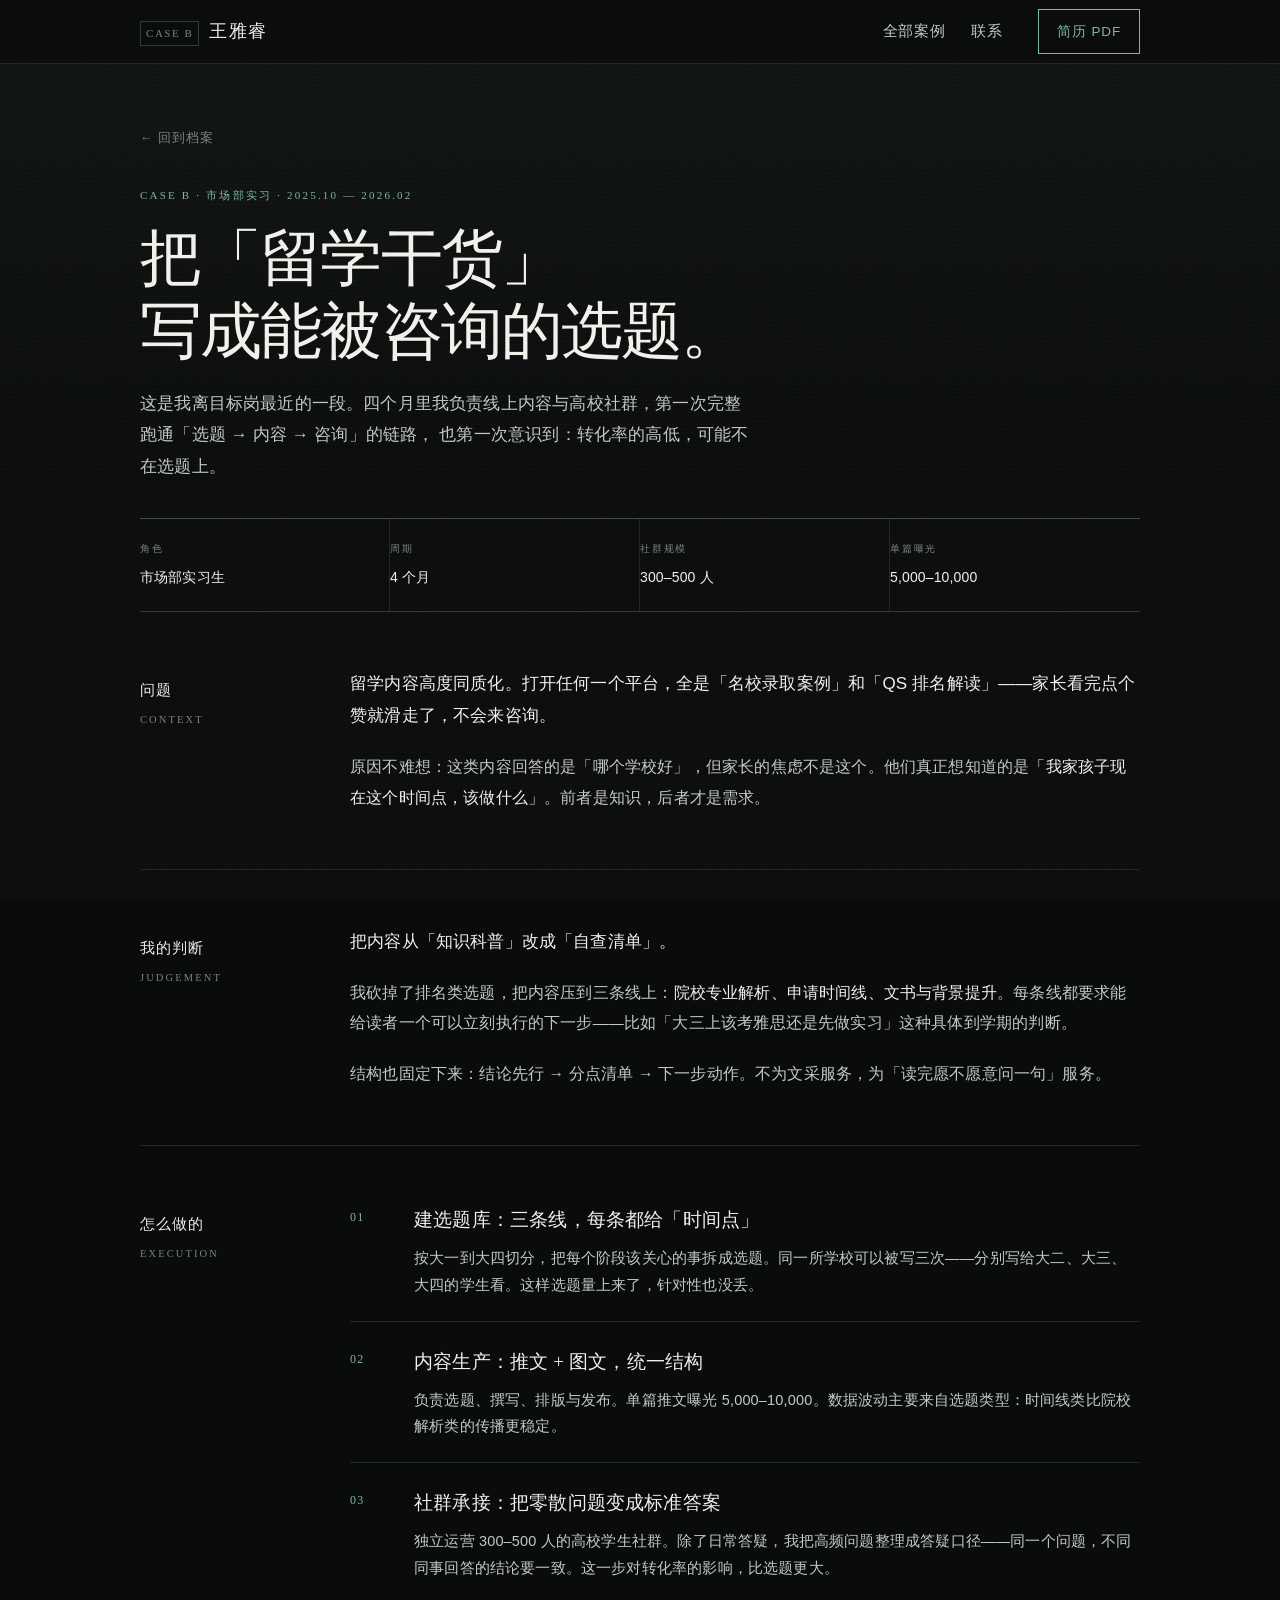
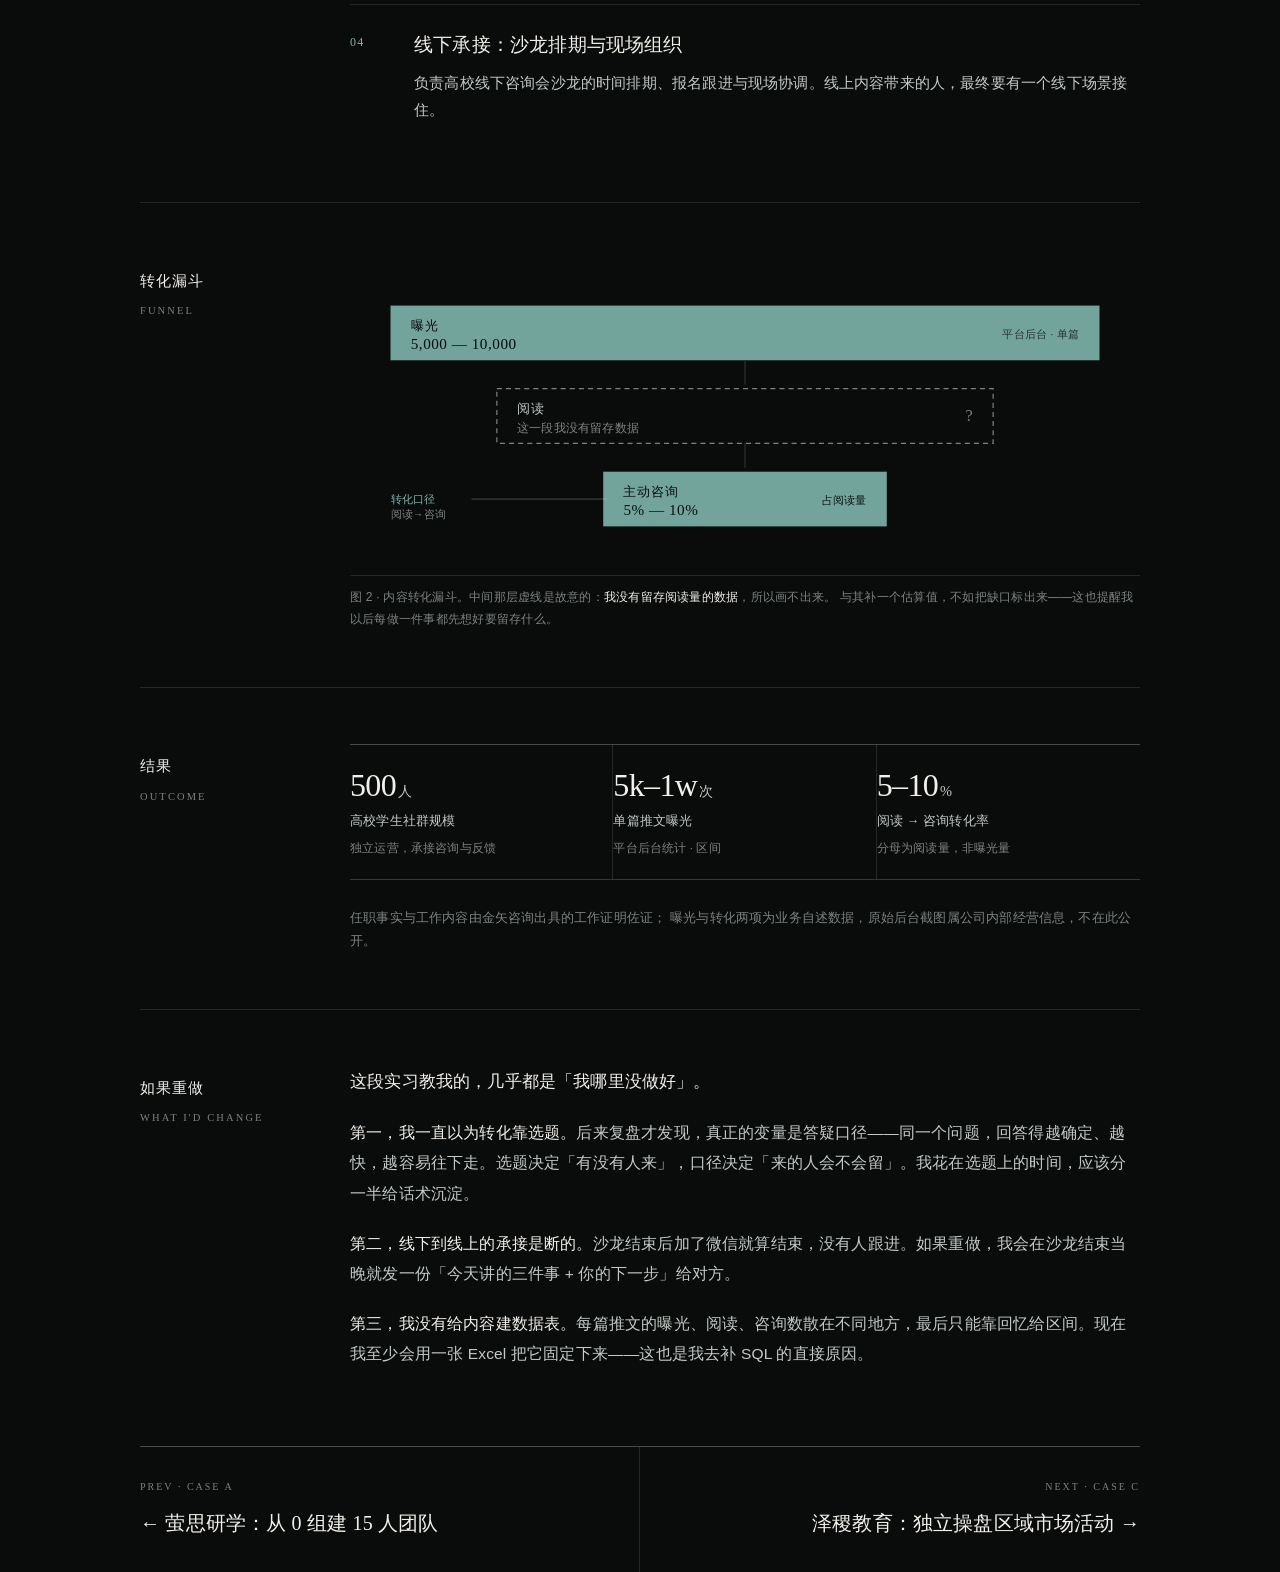
==== commit 1a302950: "换肤：石墨冷青暗色主题 + 商务大字 - 全站转暗色：底 #0A0B0B，暖白正文，冷青 #7FB5AC 做强调（原印章红退场） - 字号整体上调：正文 17.5px/行高 1.9，标题 +12%，卡" ====
--- a/cases/jinshi.html
+++ b/cases/jinshi.html
@@ -5,9 +5,10 @@
 <meta name="viewport" content="width=device-width, initial-scale=1, viewport-fit=cover">
 <title>金矢咨询 · 留学内容与社群获客｜王雅睿</title>
 <meta name="description" content="留学内容获客案例：选题如何从「名校排名」转向「时间线自查清单」，以及 300–500 人社群如何承接咨询。">
-<meta name="theme-color" content="#F6F2EA">
+<meta name="theme-color" content="#0A0B0B">
+<meta name="color-scheme" content="dark">
 <link rel="stylesheet" href="../assets/css/style.css">
-<link rel="icon" href="data:image/svg+xml,%3Csvg xmlns='http://www.w3.org/2000/svg' viewBox='0 0 32 32'%3E%3Crect width='32' height='32' fill='%23F6F2EA'/%3E%3Ctext x='16' y='23' font-family='serif' font-size='19' text-anchor='middle' fill='%2316171A'%3E王%3C/text%3E%3C/svg%3E">
+<link rel="icon" href="data:image/svg+xml,%3Csvg xmlns='http://www.w3.org/2000/svg' viewBox='0 0 32 32'%3E%3Crect width='32' height='32' fill='%230D0F0E'/%3E%3Ctext x='16' y='23' font-family='serif' font-size='19' text-anchor='middle' fill='%237FB5AC'%3E王%3C/text%3E%3C/svg%3E">
 </head>
 <body class="case-page">
 
--- a/assets/css/style.css
+++ b/assets/css/style.css
@@ -4,20 +4,24 @@
    ========================================================================== */
 
 :root{
-  --paper:      #F6F2EA;
-  --paper-2:    #FBF9F4;
-  --paper-3:    #EFE9DC;
-  --ink:        #16171A;
-  --ink-2:      #514E47;
-  --ink-3:      #8B8578;
-  --rule:       #DBD3C3;
-  --rule-soft:  #E9E3D6;
-  --seal:       #A6332A;
-  --seal-soft:  #C4756C;
-  --deep:       #1F3B34;
-  --deep-2:     #2E5148;
-  --ok:         #3F6B4A;
-  --warn:       #9A7433;
+  --paper:      #0A0B0B;
+  --paper-2:    #131615;
+  --paper-3:    #1B1F1D;
+  --ink:        #F1F0EA;
+  --ink-2:      #C3CAC5;
+  --ink-3:      #7C837F;
+  --rule:       #343936;
+  --rule-soft:  #232726;
+  --rule-strong:#454B48;
+  --seal:       #7FB5AC;
+  --seal-soft:  #A9CFC8;
+  --chart-1:    #7FB5AC;
+  --chart-2:    #CBD6D2;
+  --on-chart:   #0A100F;
+  --deep:       #E9E7E0;
+  --deep-2:     #CBC8BF;
+  --ok:         #7FA88B;
+  --warn:       #C9A063;
 
   --serif: "Songti SC","STSong","Noto Serif CJK SC","Source Han Serif SC","Hiragino Mincho ProN",serif;
   --sans: "PingFang SC","Hiragino Sans GB","Hiragino Sans GB W3","Microsoft YaHei","Noto Sans CJK SC",sans-serif;
@@ -25,12 +29,13 @@
 
   --wrap: 1080px;
   --gut: 28px;
-  --lh: 1.85;
+  --lh: 1.9;
 }
 
 *,*::before,*::after{ box-sizing:border-box; }
 
 html{
+  color-scheme:dark;
   -webkit-text-size-adjust:100%;
   scroll-behavior:smooth;
   scroll-padding-top:88px;
@@ -41,7 +46,7 @@
   background:var(--paper);
   color:var(--ink);
   font-family:var(--sans);
-  font-size:16px;
+  font-size:17.5px;
   line-height:var(--lh);
   letter-spacing:.01em;
   -webkit-font-smoothing:antialiased;
@@ -54,21 +59,22 @@
   content:"";
   position:fixed; inset:0; z-index:0; pointer-events:none;
   background-image:
-    repeating-linear-gradient(to bottom, rgba(31,59,52,.02) 0 1px, transparent 1px 4px);
-  mix-blend-mode:multiply;
-  opacity:.55;
+    linear-gradient(to bottom, rgba(127,181,172,.055), rgba(127,181,172,0) 500px),
+    repeating-linear-gradient(to bottom, rgba(255,255,255,.011) 0 1px, transparent 1px 4px);
+  mix-blend-mode:normal;
+  opacity:1;
 }
 body::after{
   content:"";
   position:fixed; inset:0; z-index:0; pointer-events:none;
   background-image:url("data:image/svg+xml,%3Csvg xmlns='http://www.w3.org/2000/svg' width='160' height='160'%3E%3Cfilter id='n'%3E%3CfeTurbulence type='fractalNoise' baseFrequency='.82' numOctaves='3'/%3E%3C/filter%3E%3Crect width='160' height='160' filter='url(%23n)' opacity='.5'/%3E%3C/svg%3E");
-  opacity:.035;
-  mix-blend-mode:multiply;
+  opacity:.045;
+  mix-blend-mode:screen;
 }
 
 .wrap{ width:100%; max-width:var(--wrap); margin:0 auto; padding:0 40px; position:relative; z-index:1; }
 
-::selection{ background:var(--seal); color:#fff; }
+::selection{ background:var(--seal); color:#08100E; }
 
 a{ color:inherit; }
 
@@ -78,7 +84,7 @@
   position:fixed; top:0; left:0; right:0; z-index:60;
   height:64px;
   display:flex; align-items:center;
-  background:rgba(246,242,234,.82);
+  background:rgba(10,11,11,.72);
   -webkit-backdrop-filter:saturate(180%) blur(14px);
   backdrop-filter:saturate(180%) blur(14px);
   border-bottom:1px solid var(--rule-soft);
@@ -89,7 +95,7 @@
 
 .brand{
   display:flex; align-items:baseline; gap:10px;
-  font-family:var(--serif); font-size:17px; letter-spacing:.08em;
+  font-family:var(--serif); font-size:18px; letter-spacing:.08em;
   text-decoration:none; white-space:nowrap;
 }
 .brand .idx{
@@ -101,7 +107,7 @@
 .nav a{
   position:relative;
   display:block; padding:6px 12px;
-  font-size:13.5px; color:var(--ink-2); text-decoration:none;
+  font-size:14.5px; color:var(--ink-2); text-decoration:none;
   letter-spacing:.04em;
   transition:color .2s;
 }
@@ -117,7 +123,7 @@
 .btn{
   display:inline-flex; align-items:center; gap:8px;
   padding:9px 18px;
-  border:1px solid var(--ink);
+  border:1px solid var(--rule-strong);
   background:transparent; color:var(--ink);
   font-family:var(--sans); font-size:13.5px; letter-spacing:.06em;
   text-decoration:none; cursor:pointer;
@@ -126,7 +132,7 @@
 }
 .btn:hover{ background:var(--ink); color:var(--paper); }
 .btn--seal{ border-color:var(--seal); color:var(--seal); }
-.btn--seal:hover{ background:var(--seal); color:#fff; }
+.btn--seal:hover{ background:var(--seal); color:#08100E; }
 
 .progress{
   position:fixed; top:64px; left:0; height:2px; width:0;
@@ -155,32 +161,33 @@
 .hero h1{
   margin:0 0 26px;
   font-family:var(--serif); font-weight:400;
-  font-size:clamp(34px,4.4vw,58px);
+  font-size:clamp(38px,4.9vw,64px);
   line-height:1.16;
   letter-spacing:-.035em;
 }
 .hero h1 em{
   font-style:normal;
   position:relative; white-space:nowrap;
-  background-image:linear-gradient(rgba(166,51,42,.16),rgba(166,51,42,.16));
+  background-image:linear-gradient(rgba(127,181,172,.85),rgba(127,181,172,.85));
   background-repeat:no-repeat;
-  background-position:0 82%;
-  background-size:0% .40em;
+  background-position:0 100%;
+  background-size:0% 3px;
+  padding-bottom:.06em;
   animation:swipe 1.05s .45s cubic-bezier(.22,1,.36,1) forwards;
   -webkit-box-decoration-break:clone; box-decoration-break:clone;
 }
-@keyframes swipe{ to{ background-size:100% .40em; } }
+@keyframes swipe{ to{ background-size:100% 3px; } }
 
 .hero-lead{
-  margin:0 0 34px; max-width:34em;
-  font-size:17px; line-height:1.9; color:var(--ink-2);
+  margin:0 0 34px; max-width:35.5em;
+  font-size:19px; line-height:1.9; color:var(--ink-2);
 }
 .hero-lead strong{ color:var(--ink); font-weight:500; }
 
 /* 前置数字条 */
 .statbar{
   display:grid; grid-template-columns:repeat(4,1fr);
-  border-top:1px solid var(--ink); border-bottom:1px solid var(--rule);
+  border-top:1px solid var(--rule-strong); border-bottom:1px solid var(--rule);
 }
 .stat{
   padding:20px 18px 18px 0;
@@ -194,15 +201,15 @@
 }
 .stat .n .u{ font-size:.5em; letter-spacing:.02em; margin-left:2px; color:var(--ink-2); }
 .stat .k{
-  margin-top:7px; font-size:12.5px; color:var(--ink-3);
+  margin-top:7px; font-size:13px; color:var(--ink-3);
   letter-spacing:.05em; line-height:1.6;
 }
 
 /* 档案卡 */
 .dossier{
   position:relative;
-  border:1px solid var(--rule);
-  background:var(--paper-2);
+  border:1px solid #2B302E;
+  background:linear-gradient(180deg,#16191A,#101312);
   padding:0 16px 14px;
 }
 .dossier-cap{
@@ -215,7 +222,7 @@
 .dossier dl{
   margin:0; padding:0 0 14px;
   display:grid; grid-template-columns:auto 1fr; gap:9px 12px;
-  font-size:12.5px;
+  font-size:13.5px;
 }
 .dossier dt{ color:var(--ink-3); letter-spacing:.08em; white-space:nowrap; }
 .dossier dd{ margin:0; color:var(--ink); letter-spacing:.02em; }
@@ -229,17 +236,17 @@
 .sec{ padding:78px 0; border-top:1px solid var(--rule); }
 
 .sec-head{
-  display:grid; grid-template-columns:96px 1fr auto; gap:24px;
+  display:grid; grid-template-columns:42px 1fr auto; gap:20px;
   align-items:baseline; margin-bottom:44px;
 }
 .sec-num{
-  font-family:var(--serif); font-size:26px; color:var(--seal);
-  letter-spacing:.1em;
+  font-family:var(--serif); font-size:27px; color:var(--seal);
+  letter-spacing:.04em;
 }
 .sec-title{
   margin:0;
   font-family:var(--serif); font-weight:400;
-  font-size:clamp(24px,3vw,34px); letter-spacing:-.01em; line-height:1.3;
+  font-size:clamp(27px,3.35vw,38px); letter-spacing:-.01em; line-height:1.3;
 }
 .sec-title small{
   display:block; margin-top:8px;
@@ -247,7 +254,7 @@
   color:var(--ink-3); text-transform:uppercase;
 }
 .sec-note{
-  font-size:13px; color:var(--ink-3); max-width:22em; text-align:right;
+  font-size:14px; color:var(--ink-3); max-width:22em; text-align:right;
   line-height:1.7;
 }
 
@@ -259,7 +266,7 @@
 
 .hl-grid{
   display:grid; grid-template-columns:repeat(3,1fr);
-  border-top:1px solid var(--ink);
+  border-top:1px solid var(--rule-strong);
 }
 .hl{
   padding:26px 26px 22px 0;
@@ -282,9 +289,9 @@
 .hl-n .u{ font-size:.44em; letter-spacing:.02em; margin-left:3px; color:var(--ink-2); }
 .hl h3{
   margin:10px 0 10px; font-family:var(--serif); font-weight:400;
-  font-size:16.5px; line-height:1.45; letter-spacing:.01em;
-}
-.hl p{ margin:0; font-size:13px; color:var(--ink-2); line-height:1.8; }
+  font-size:18.5px; line-height:1.45; letter-spacing:.01em;
+}
+.hl p{ margin:0; font-size:15.5px; color:var(--ink-2); line-height:1.8; }
 .hl p b{ color:var(--ink); font-weight:500; font-variant-numeric:tabular-nums; }
 .hl-tags{ display:flex; flex-wrap:wrap; gap:6px; margin-top:14px; }
 .hl-tags span{
@@ -296,7 +303,7 @@
 
 .record{
   display:grid; grid-template-columns:repeat(3,1fr);
-  border-top:1px solid var(--ink);
+  border-top:1px solid var(--rule-strong);
 }
 .col{ padding:24px 26px 6px; border-left:1px solid var(--rule-soft); }
 .col:first-child{ padding-left:0; border-left:0; }
@@ -305,11 +312,11 @@
 .col-head{
   display:flex; justify-content:space-between; align-items:baseline; gap:10px;
   padding-bottom:10px; margin-bottom:2px;
-  border-bottom:1px solid var(--ink);
+  border-bottom:1px solid var(--rule-strong);
 }
 .col-head h3{
   margin:0; font-family:var(--serif); font-weight:400;
-  font-size:19px; letter-spacing:.02em;
+  font-size:21px; letter-spacing:.02em;
 }
 .col-head h3 small{
   display:block; margin-top:3px;
@@ -321,24 +328,27 @@
   color:var(--ink-3); white-space:nowrap;
 }
 
+#internship .rec{ padding:11px 0; }
+#projects .rec{ padding:23px 0; }
+#honors .hon{ padding:26px 0; }
 .rec{ padding:16px 0; border-bottom:1px solid var(--rule-soft); }
 .rec:last-child{ border-bottom:0; }
 .rec-when{
-  font-family:var(--num); font-size:11.5px; letter-spacing:.04em;
+  font-family:var(--num); font-size:12.5px; letter-spacing:.04em;
   color:var(--ink-3); font-variant-numeric:tabular-nums;
   display:flex; justify-content:space-between; gap:8px;
 }
 .rec-when span{ letter-spacing:.08em; }
 .rec h4{
   margin:5px 0 3px; font-family:var(--serif); font-weight:400;
-  font-size:15.5px; line-height:1.45; letter-spacing:.01em;
-}
-.rec-pos{ font-size:11.5px; color:var(--seal); letter-spacing:.05em; line-height:1.5; }
-.rec p{ margin:7px 0 0; font-size:12.5px; color:var(--ink-2); line-height:1.75; }
+  font-size:17.5px; line-height:1.45; letter-spacing:.01em;
+}
+.rec-pos{ font-size:12.5px; color:var(--seal); letter-spacing:.05em; line-height:1.5; }
+.rec p{ margin:7px 0 0; font-size:15px; color:var(--ink-2); line-height:1.75; }
 .rec p b{ color:var(--ink); font-weight:500; font-variant-numeric:tabular-nums; }
 .rec-more{
   display:inline-block; margin-top:8px;
-  font-size:11.5px; color:var(--seal); text-decoration:none;
+  font-size:12.5px; color:var(--seal); text-decoration:none;
   border-bottom:1px dotted var(--seal-soft); padding-bottom:1px;
 }
 .rec-more:hover{ border-bottom-style:solid; }
@@ -348,7 +358,7 @@
 .col-note{
   margin:auto 0 0; padding-top:13px;
   border-top:1px solid var(--rule);
-  font-size:11px; color:var(--ink-3); line-height:1.75;
+  font-size:12.5px; color:var(--ink-3); line-height:1.75;
 }
 
 /* 荣誉条目 */
@@ -356,17 +366,17 @@
   display:flex; justify-content:space-between; align-items:baseline; gap:12px;
   padding:19px 0; border-bottom:1px dotted var(--rule);
 }
-.hon b{ display:block; font-weight:500; font-size:13px; line-height:1.45; letter-spacing:.01em; }
-.hon span{ display:block; font-size:11px; color:var(--ink-3); letter-spacing:.02em; margin-top:4px; }
+.hon b{ display:block; font-weight:500; font-size:14.5px; line-height:1.45; letter-spacing:.01em; }
+.hon span{ display:block; font-size:12px; color:var(--ink-3); letter-spacing:.02em; margin-top:4px; }
 .hon em{
-  font-style:normal; font-size:11.5px; color:var(--seal);
+  font-style:normal; font-size:12.5px; color:var(--seal);
   letter-spacing:.03em; white-space:nowrap; text-align:right; line-height:1.35;
 }
 .hon--sm b{ font-size:12.5px; }
 .hon--sm em{ color:var(--ink); font-family:var(--num); }
 .sub-head{
   margin-top:22px; padding-bottom:8px;
-  border-bottom:1px solid var(--ink);
+  border-bottom:1px solid var(--rule-strong);
   font-family:var(--num); font-size:10px; letter-spacing:.2em;
   text-transform:uppercase; color:var(--ink-3);
 }
@@ -377,7 +387,7 @@
 .case-idx a{
   display:flex; align-items:baseline; gap:9px;
   padding:9px 0; border-bottom:1px dotted var(--rule);
-  font-size:12px; color:var(--ink-2); text-decoration:none;
+  font-size:13px; color:var(--ink-2); text-decoration:none;
   line-height:1.5;
 }
 .case-idx a b{
@@ -394,7 +404,7 @@
 
 .skills{
   display:grid; grid-template-columns:1fr 1fr; gap:0 56px;
-  border-top:1px solid var(--ink);
+  border-top:1px solid var(--rule-strong);
 }
 .sk{
   padding:20px 0; border-bottom:1px solid var(--rule-soft);
@@ -402,14 +412,14 @@
 }
 .sk h4{
   margin:0; font-family:var(--serif); font-weight:400;
-  font-size:15.5px; letter-spacing:.02em; line-height:1.5;
+  font-size:17.5px; letter-spacing:.02em; line-height:1.5;
 }
 .sk h4 span{
   display:block; margin-top:3px;
   font-family:var(--num); font-size:9.5px; letter-spacing:.18em;
   text-transform:uppercase; color:var(--ink-3);
 }
-.sk p{ margin:0; font-size:13px; color:var(--ink-2); line-height:1.8; }
+.sk p{ margin:0; font-size:15.5px; color:var(--ink-2); line-height:1.8; }
 
 .edu{ margin-top:34px; }
 .edu-row{
@@ -423,21 +433,21 @@
 .edu-when span{ display:block; font-size:11px; color:var(--ink-3); letter-spacing:.1em; margin-top:4px; }
 .edu-row h4{
   margin:0 0 4px; font-family:var(--serif); font-weight:400;
-  font-size:18px; letter-spacing:.01em;
-}
-.edu-meta{ font-size:12.5px; color:var(--seal); letter-spacing:.05em; }
-.edu-row p{ margin:8px 0 0; font-size:13.5px; color:var(--ink-2); line-height:1.8; }
+  font-size:20px; letter-spacing:.01em;
+}
+.edu-meta{ font-size:13px; color:var(--seal); letter-spacing:.05em; }
+.edu-row p{ margin:8px 0 0; font-size:15.5px; color:var(--ink-2); line-height:1.8; }
 
 /* ============================== 关于 ============================== */
 
 .about{
   display:grid; grid-template-columns:1fr 1fr; gap:56px;
-  font-size:15px; line-height:1.95; color:var(--ink-2);
+  font-size:16.5px; line-height:1.95; color:var(--ink-2);
 }
 .about p{ margin:0 0 18px; }
 .about p:first-child::first-letter{
-  float:left; font-family:var(--serif); font-size:52px; line-height:.86;
-  padding:4px 10px 0 0; color:var(--ink);
+  float:left; font-family:var(--serif); font-size:46px; line-height:.86;
+  padding:4px 10px 0 0; color:var(--seal);
 }
 .about strong{ color:var(--ink); font-weight:500; }
 
@@ -445,17 +455,17 @@
 .note-row{
   display:grid; grid-template-columns:80px 1fr; gap:16px;
   padding:14px 0; border-bottom:1px solid var(--rule-soft);
-  font-size:13.5px;
+  font-size:15px;
 }
 .note-row dt{ color:var(--ink-3); font-family:var(--num); font-size:11px; letter-spacing:.14em; padding-top:3px; }
 .note-row dd{ margin:0; color:var(--ink-2); }
 
 /* ============================== 联系 ============================== */
 
-.contact{ padding:88px 0 0; border-top:1px solid var(--ink); }
+.contact{ padding:88px 0 0; border-top:1px solid var(--rule-strong); }
 .contact h2{
   margin:0 0 12px; font-family:var(--serif); font-weight:400;
-  font-size:clamp(30px,4.4vw,54px); line-height:1.2; letter-spacing:-.03em;
+  font-size:clamp(33px,4.9vw,60px); line-height:1.2; letter-spacing:-.03em;
 }
 .contact .sub{ font-size:15px; color:var(--ink-2); margin:0 0 44px; }
 
@@ -503,14 +513,14 @@
 }
 .backlink:hover{ color:var(--seal); }
 
-.case-head{ border-bottom:1px solid var(--ink); padding-bottom:36px; }
+.case-head{ border-bottom:1px solid var(--rule-strong); padding-bottom:36px; }
 .case-head .kicker{
   font-family:var(--num); font-size:11px; letter-spacing:.2em;
   text-transform:uppercase; color:var(--seal); margin-bottom:16px;
 }
 .case-head h1{
   margin:0 0 20px; font-family:var(--serif); font-weight:400;
-  font-size:clamp(32px,4.6vw,56px); line-height:1.18; letter-spacing:-.03em;
+  font-size:clamp(36px,5.1vw,62px); line-height:1.18; letter-spacing:-.03em;
   max-width:22em;
 }
 .case-head .deck{
@@ -554,14 +564,14 @@
 }
 .step h4{
   margin:0 0 7px; font-family:var(--serif); font-weight:400;
-  font-size:17px; letter-spacing:.01em;
+  font-size:19px; letter-spacing:.01em;
 }
 .step p{ margin:0; font-size:14.5px; color:var(--ink-2); line-height:1.85; }
 
 /* 结果数据块 */
 .results{
   display:grid; grid-template-columns:repeat(3,1fr);
-  border-top:1px solid var(--ink); border-bottom:1px solid var(--rule);
+  border-top:1px solid var(--rule-strong); border-bottom:1px solid var(--rule);
 }
 .res{ padding:22px 20px 22px 0; border-right:1px solid var(--rule-soft); }
 .res:last-child{ border-right:0; }
@@ -582,7 +592,7 @@
 
 .case-foot{
   display:grid; grid-template-columns:1fr 1fr; gap:0;
-  border-top:1px solid var(--ink); margin-top:20px;
+  border-top:1px solid var(--rule-strong); margin-top:20px;
 }
 .cf{
   padding:30px 26px 30px 0; text-decoration:none; color:inherit;
@@ -590,9 +600,33 @@
   transition:background .3s;
 }
 .cf:last-child{ border-right:0; padding-left:26px; padding-right:0; text-align:right; }
-.cf:hover{ background:rgba(166,51,42,.035); }
+.cf:hover{ background:rgba(127,181,172,.055); }
 .cf .k{ font-family:var(--num); font-size:10px; letter-spacing:.2em; color:var(--ink-3); text-transform:uppercase; }
 .cf .t{ font-family:var(--serif); font-size:20px; margin-top:8px; }
+
+/* ============================== 案例页图表配色 ============================== */
+/* 三个案例页的 SVG 是手写内联的，色值硬编码在属性里；
+   这里用属性选择器统一接管，让图表跟着主题走（打印时也随打印变量变深） */
+
+svg [fill="#F6F2EA"]{ fill:var(--paper); }
+svg [fill="#16171A"]{ fill:var(--ink); }
+svg [fill="#514E47"]{ fill:var(--ink-2); }
+svg [fill="#8B8578"]{ fill:var(--ink-3); }
+svg [fill="#DBD3C3"]{ fill:var(--rule); }
+svg [fill="#E9E3D6"]{ fill:var(--rule-soft); }
+svg [fill="#1F3B34"]{ fill:var(--chart-1); }
+svg [fill="#A6332A"]{ fill:var(--chart-1); }
+svg [fill="#fff"]{ fill:var(--on-chart); }
+
+svg [stroke="#F6F2EA"]{ stroke:var(--paper); }
+svg [stroke="#16171A"]{ stroke:var(--ink); }
+svg [stroke="#514E47"]{ stroke:var(--ink-2); }
+svg [stroke="#8B8578"]{ stroke:var(--ink-3); }
+svg [stroke="#DBD3C3"]{ stroke:var(--rule); }
+svg [stroke="#E9E3D6"]{ stroke:var(--rule-soft); }
+svg [stroke="#1F3B34"]{ stroke:var(--chart-1); }
+svg [stroke="#A6332A"]{ stroke:var(--chart-2); }
+svg [stroke="#fff"]{ stroke:var(--on-chart); }
 
 /* ============================== 动效 ============================== */
 
@@ -673,9 +707,17 @@
 /* ============================== 打印 ============================== */
 
 @media print{
-  :root{ --paper:#fff; --paper-2:#fff; }
+  html{ color-scheme:light; }
+  :root{
+    --paper:#fff; --paper-2:#fff; --paper-3:#F4F3EF;
+    --ink:#111111; --ink-2:#3A3A38; --ink-3:#6B6B68;
+    --rule:#C7C6C0; --rule-soft:#DEDCD6; --rule-strong:#4A4A46;
+    --seal:#2C6A61; --seal-soft:#4E8C83;
+    --chart-1:#2C6A61; --chart-2:#7A8F8A; --on-chart:#FFFFFF;
+    --deep:#111111; --deep-2:#333333;
+  }
   @page{ margin:13mm 14mm; }
-  body{ background:#fff; font-size:9.4pt; line-height:1.7; }
+  body{ background:#fff !important; font-size:9.4pt; line-height:1.7; }
   body::before, body::after{ display:none; }
   .topbar, .progress, .nav, .btn, .no-print, .rec-more, .case-idx{ display:none !important; }
   .reveal{ opacity:1 !important; transform:none !important; animation:none !important; }
@@ -693,7 +735,8 @@
   .stat .n .u{ font-size:6.6pt; }
   .stat .k{ font-size:6.8pt; margin-top:2pt; line-height:1.4; }
 
-  .dossier{ break-inside:avoid; page-break-inside:avoid; padding:0 9pt 8pt; }
+  .dossier{ break-inside:avoid; page-break-inside:avoid; padding:0 9pt 8pt;
+            background:#fff !important; border:1px solid #C7C6C0 !important; }
   .dossier-cap{ padding:6pt 0 5pt; margin-bottom:7pt; font-size:6.4pt; }
   .dossier dl{ padding-bottom:7pt; gap:5pt 8pt; }
   .dossier dt, .dossier dd{ font-size:7pt; }
@@ -737,6 +780,7 @@
   .hon{ padding:5pt 0; gap:5pt; }
   #honors .hon{ padding:9.5pt 0; }
   #projects .rec{ padding:9.5pt 0; }
+  #internship .rec{ padding:7pt 0; }
   #honors .hon{ padding:9.5pt 0; }
   #projects .rec{ padding:9.5pt 0; }
   .hon b{ font-size:7pt; line-height:1.35; }
